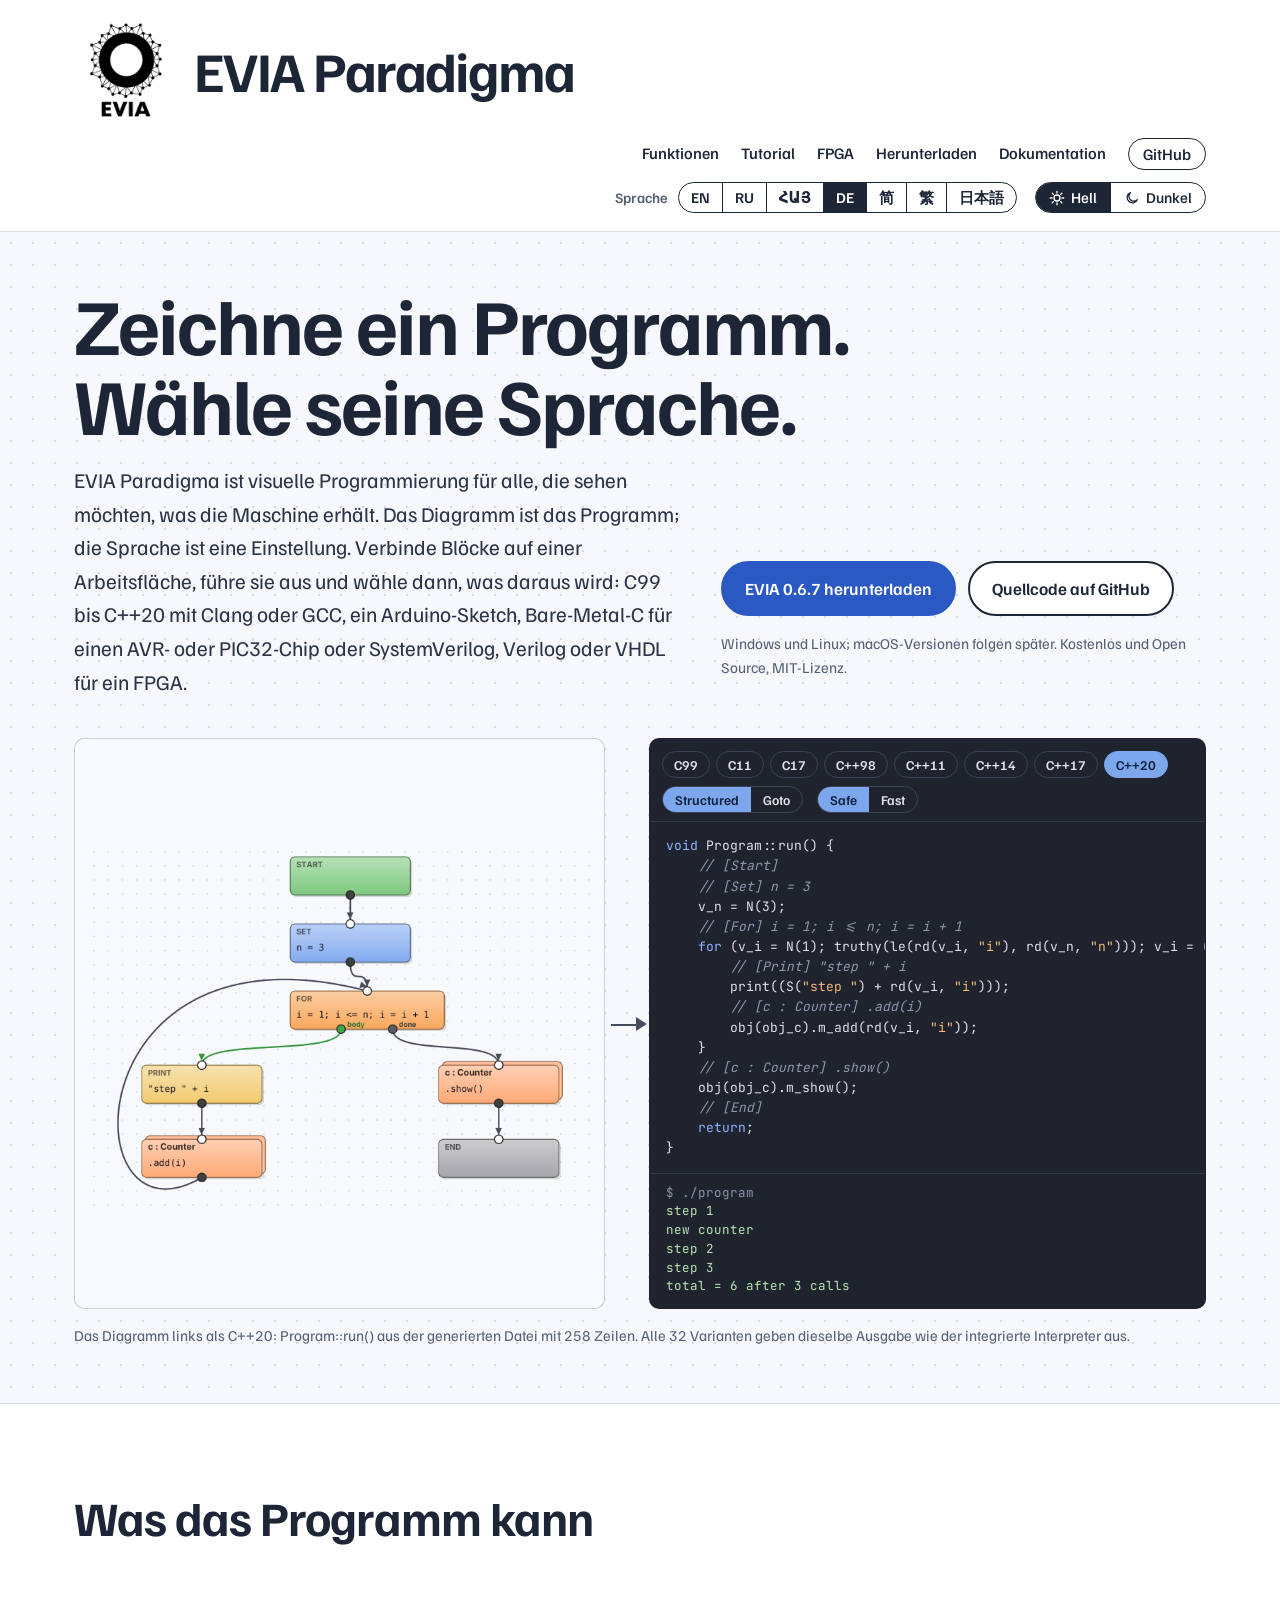
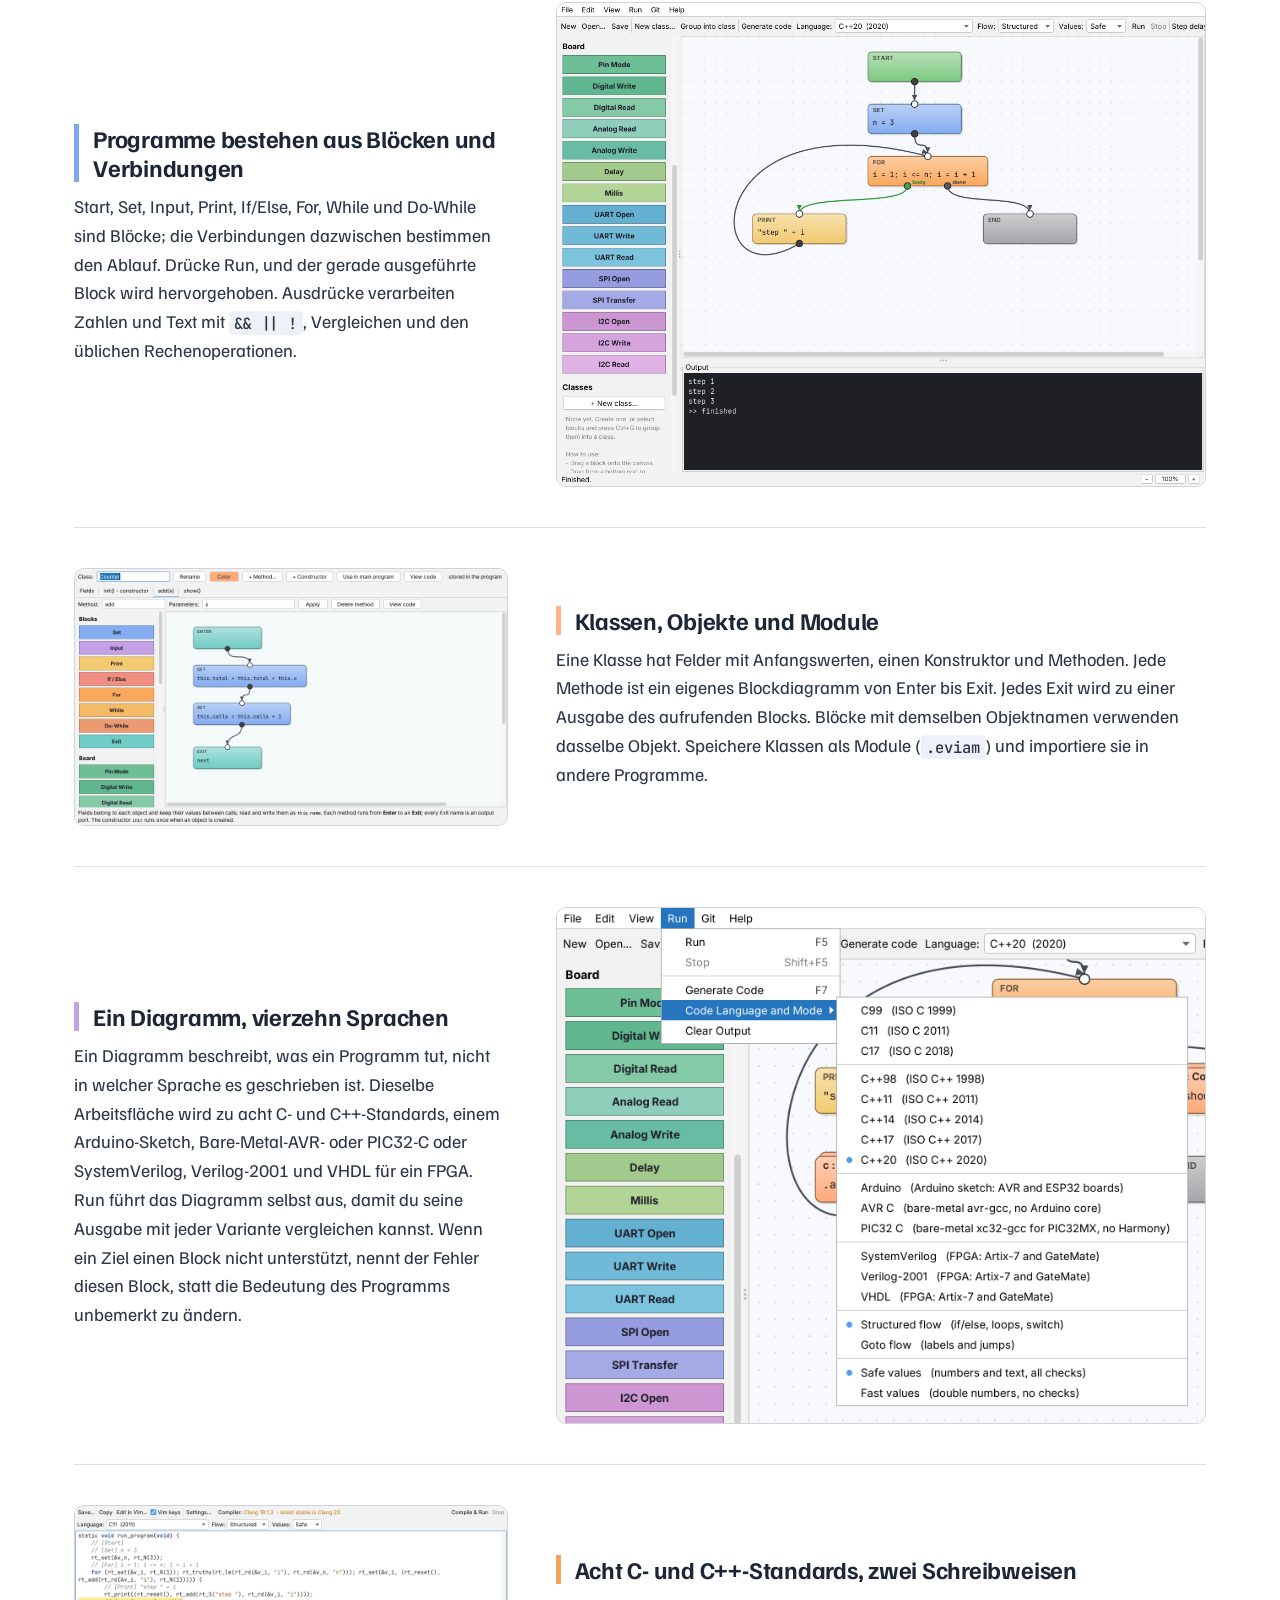
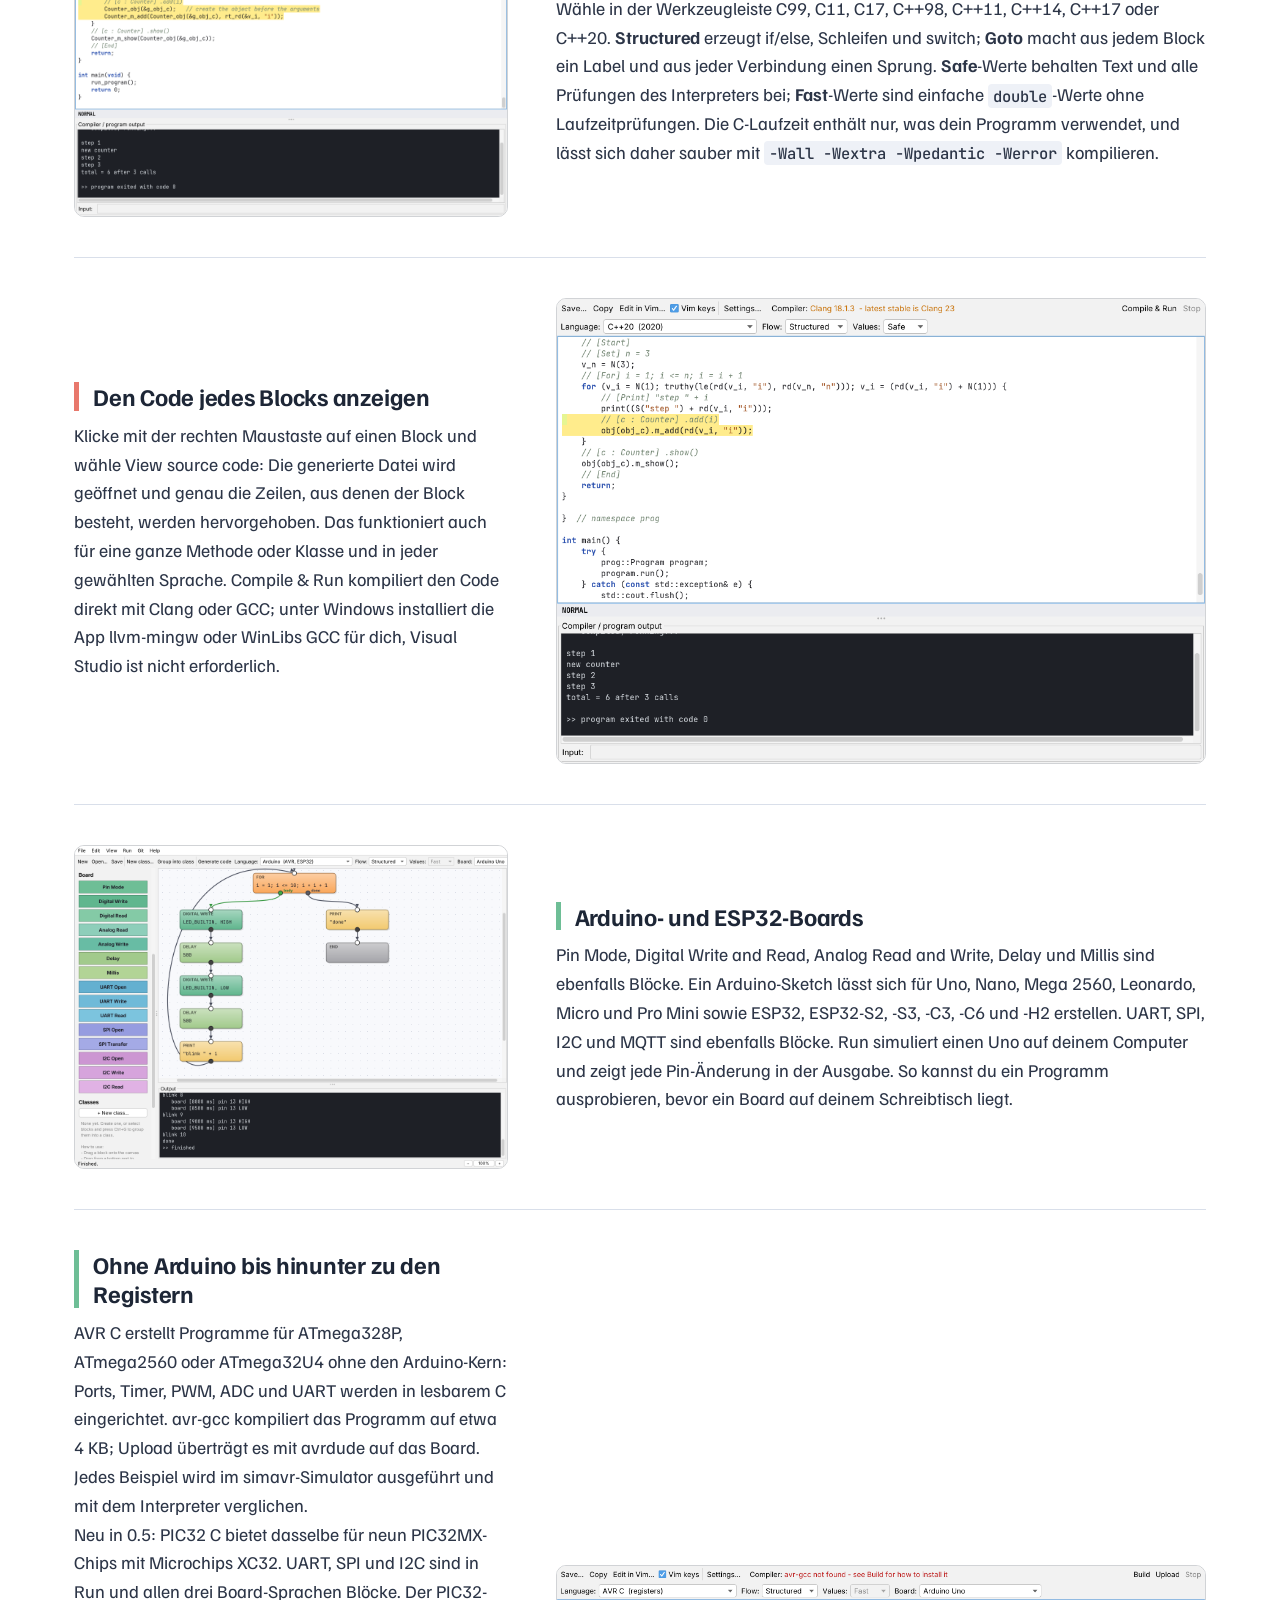
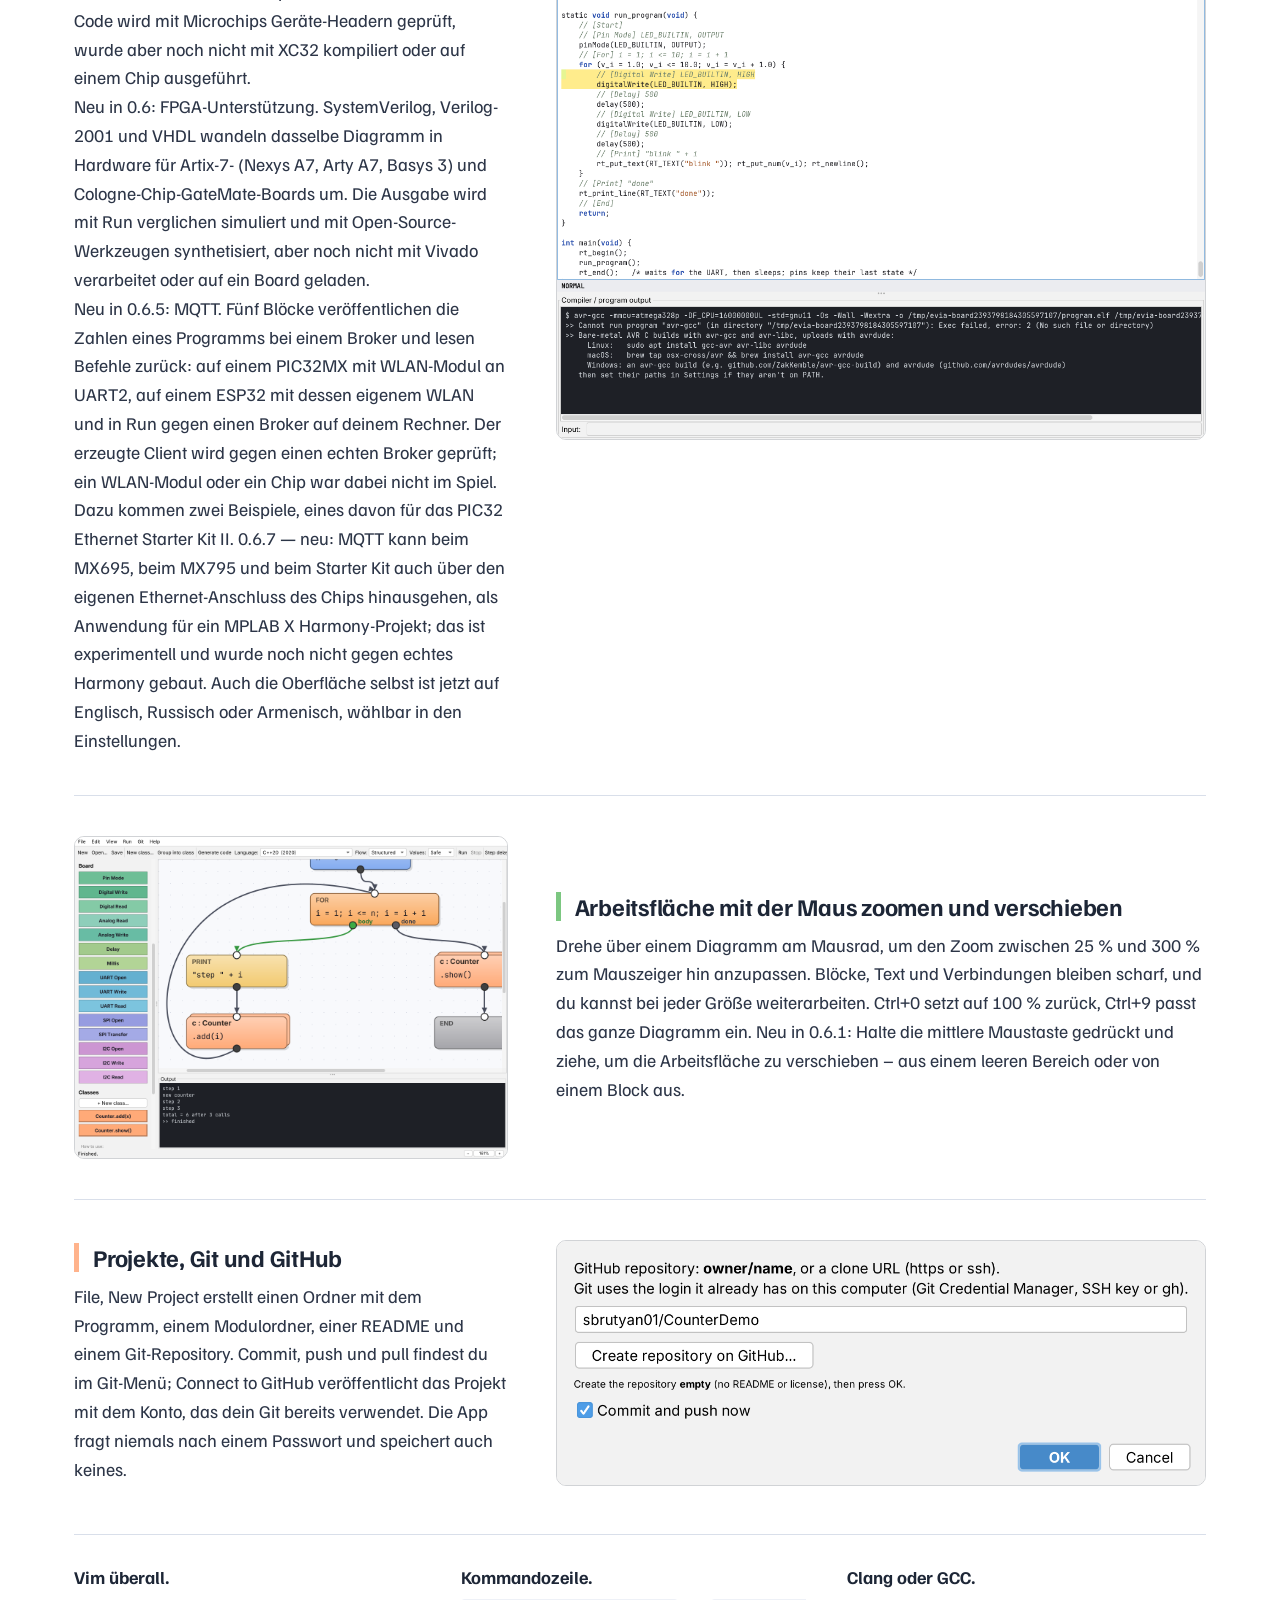
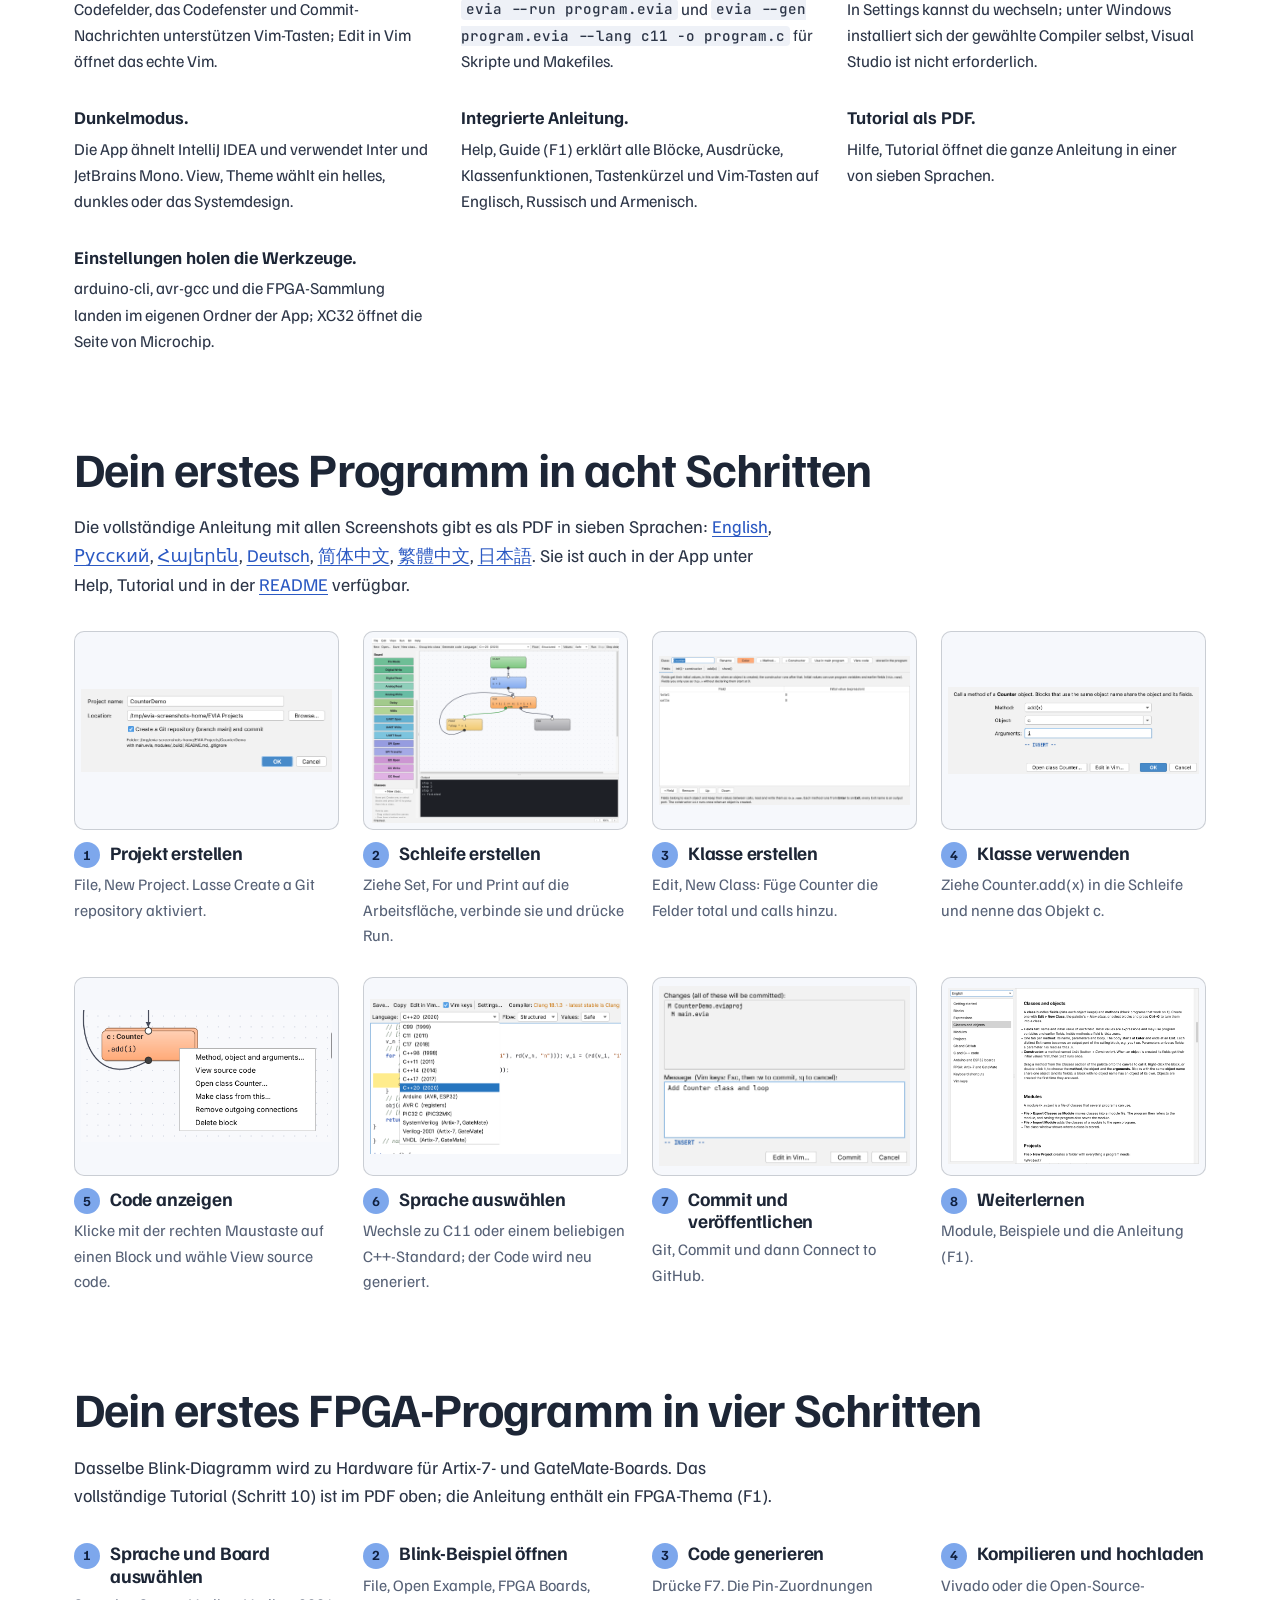
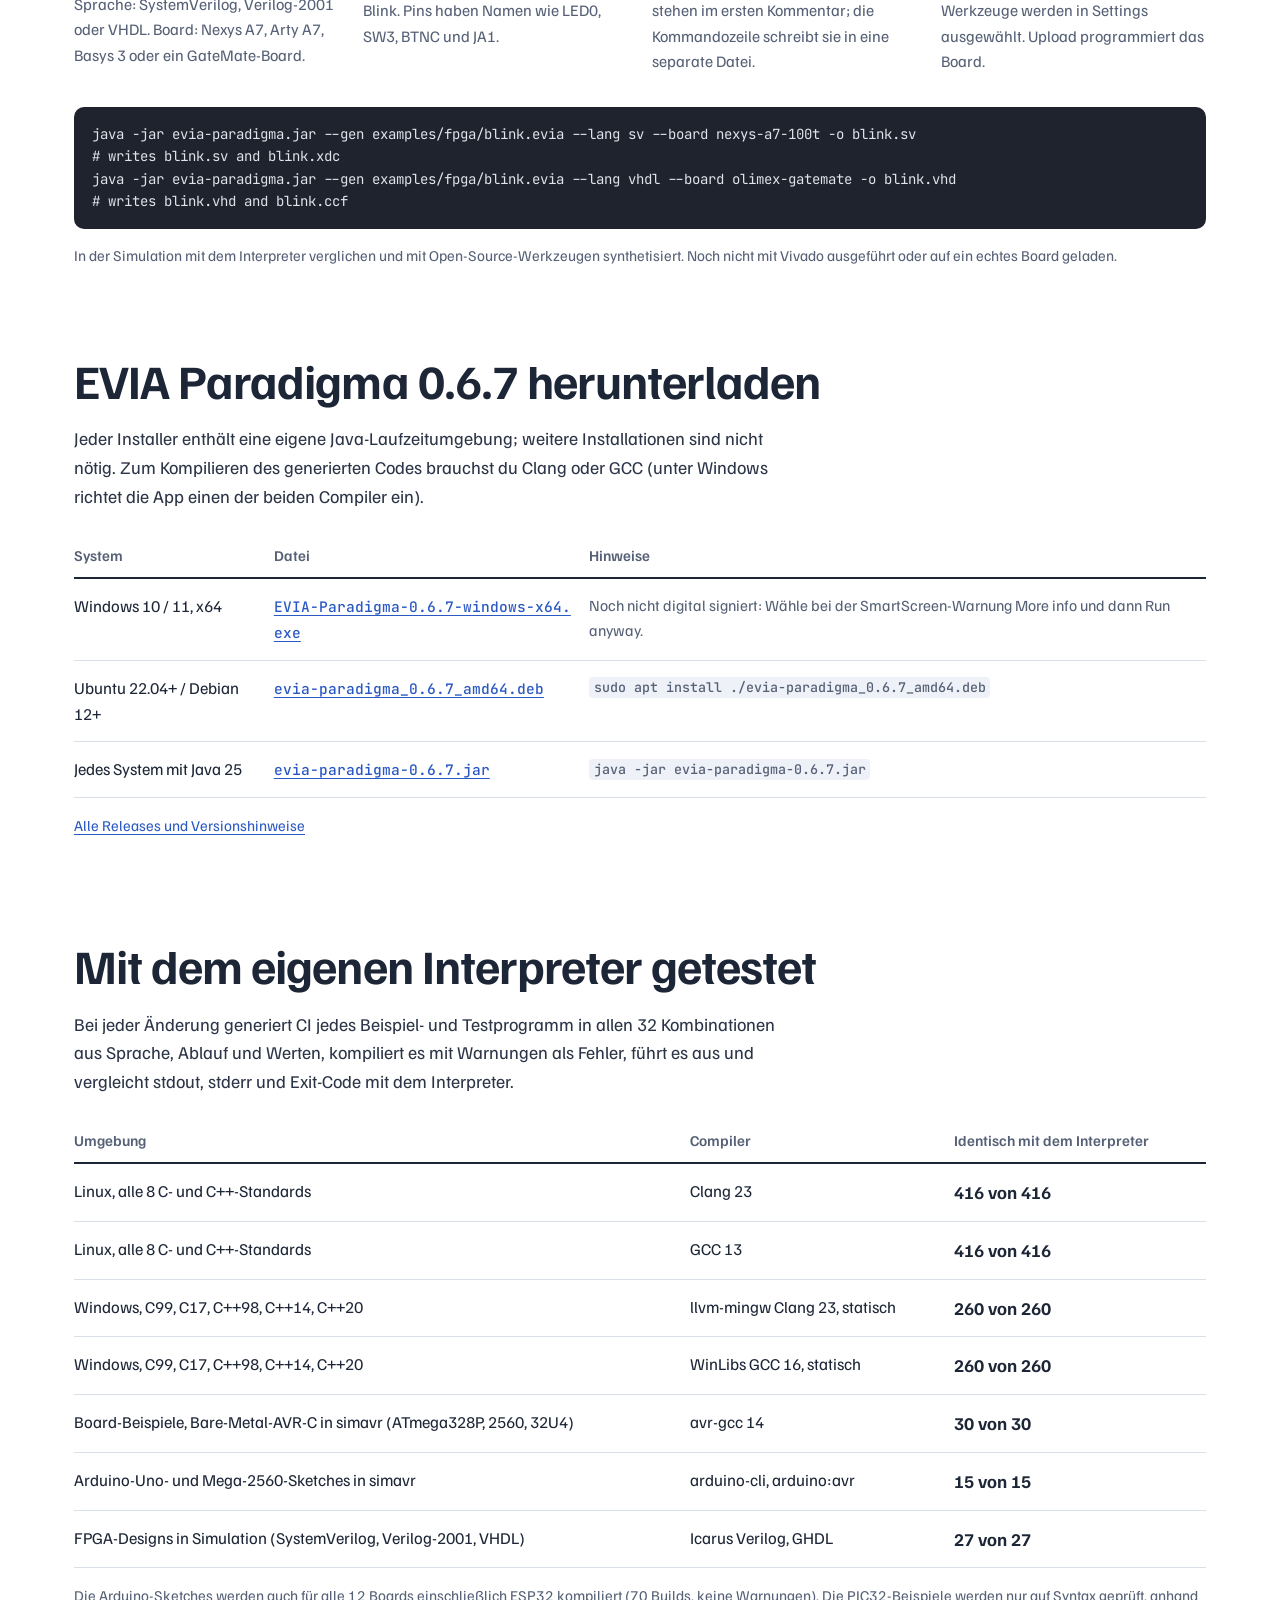
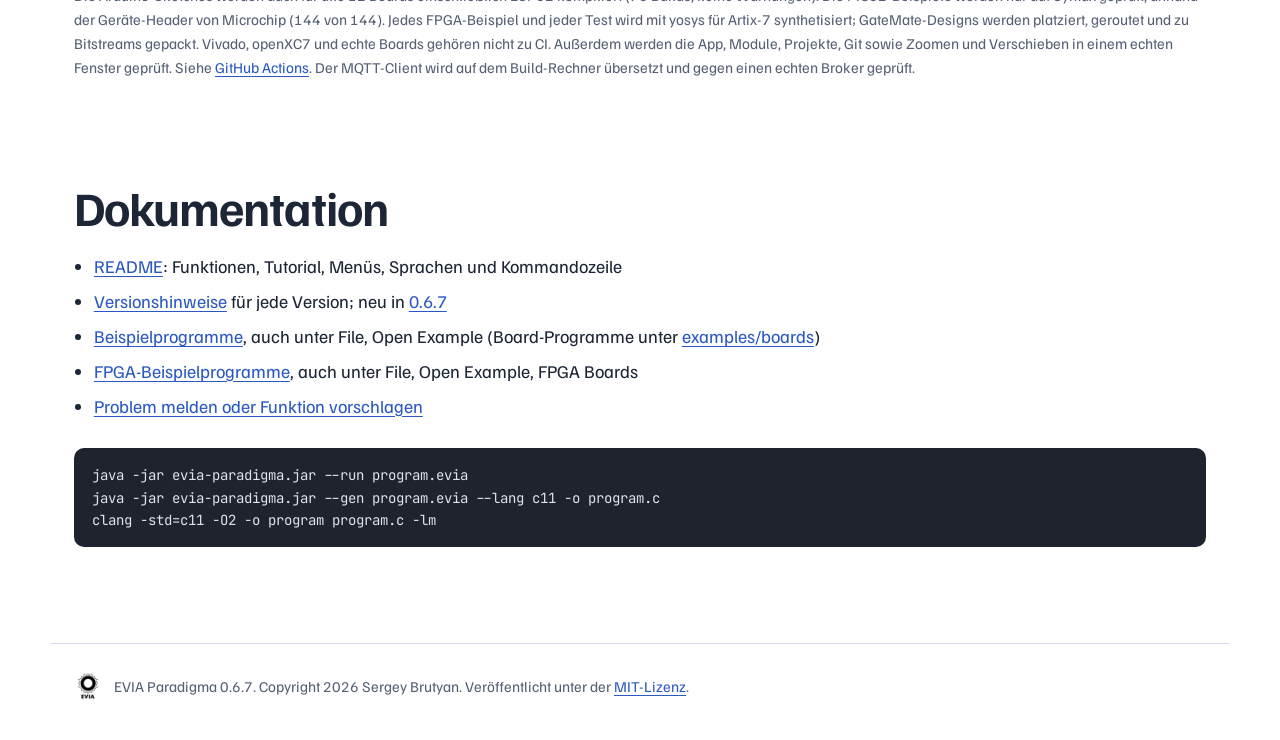
==== de/index.html @ 3194a249 "Site for 14f9914" ====
<!doctype html>
<html lang="de">
<head>
<meta charset="utf-8">
<meta name="viewport" content="width=device-width, initial-scale=1">
<title>EVIA Paradigma: visuelle Programmierung, die in C, C++, Firmware und HDL kompiliert</title>
<meta name="description" content="Verbinde Blöcke auf einer Arbeitsfläche, führe sie aus und erstelle daraus eine übersichtliche Quelldatei in einer von vierzehn Sprachen: C99 bis C++20 mit Clang oder GCC, Arduino-Sketches, Bare-Metal-AVR- und PIC32-C sowie SystemVerilog, Verilog oder VHDL für Artix-7- und GateMate-FPGAs. Klassen, Module, Projekte, Git, Vim. Kostenlos und Open Source (MIT).>
<meta property="og:title" content="EVIA Paradigma">
<meta property="og:description" content="Zeichne ein Programm aus Blöcken. Wähle die Sprache, in die es übersetzt wird.">
<meta property="og:image" content="img/hero-diagram.png">
<link rel="icon" type="image/png" href="../img/logo.png">
<link rel="preload" href="../fonts/FamiljenGrotesk.woff" as="font" type="font/woff" crossorigin>
<meta name="color-scheme" content="light dark">
<script>
  // the theme chosen with the header switch (otherwise the system's), before the page is drawn
  try { var t = localStorage.getItem("evia-theme"); if (t === "dark" || t === "light") document.documentElement.dataset.theme = t; } catch (e) {}
</script>
<link rel="alternate" hreflang="en" href="https://sbrutyan01.github.io/EVIA-Paradigma/">
<link rel="alternate" hreflang="ru" href="https://sbrutyan01.github.io/EVIA-Paradigma/ru/">
<link rel="alternate" hreflang="hy" href="https://sbrutyan01.github.io/EVIA-Paradigma/hy/">
<link rel="alternate" hreflang="de" href="https://sbrutyan01.github.io/EVIA-Paradigma/de/">
<link rel="alternate" hreflang="zh-CN" href="https://sbrutyan01.github.io/EVIA-Paradigma/zh-CN/">
<link rel="alternate" hreflang="zh-TW" href="https://sbrutyan01.github.io/EVIA-Paradigma/zh-TW/">
<link rel="alternate" hreflang="ja" href="https://sbrutyan01.github.io/EVIA-Paradigma/ja/">
<link rel="stylesheet" href="../style.css">
</head>
<body>

<a class="skip" href="#main">Zum Inhalt springen</a>

<header class="top">
  <a class="brand" href="#top" aria-label="EVIA Paradigma Startseite">
    <img class="logo-light" src="../img/logo.png" alt="" width="136" height="136">
    <img class="logo-dark" src="../img/logo-dark.png" alt="" width="136" height="136">
    <span>EVIA Paradigma</span>
  </a>
  <nav aria-label="Hauptmenü">
    <a href="#features">Funktionen</a>
    <a href="#tutorial">Tutorial</a>
    <a href="#fpga">FPGA</a>
    <a href="#download">Herunterladen</a>
    <a href="#docs">Dokumentation</a>
    <a class="gh" href="https://github.com/sbrutyan01/EVIA-Paradigma">GitHub</a>
    <div class="top-tools">
    <div class="site-language" role="group" aria-label="Seitensprache">
      <span class="site-language-label">Sprache</span>
      <div class="site-langs">
        <a href=".././" hreflang="en" lang="en" title="English">EN</a>
        <a href="../ru/" hreflang="ru" lang="ru" title="Русский">RU</a>
        <a href="../hy/" hreflang="hy" lang="hy" title="Հայերեն">ՀԱՅ</a>
        <a href="../de/" hreflang="de" lang="de" aria-current="page" title="Deutsch">DE</a>
        <a href="../zh-CN/" hreflang="zh-CN" lang="zh-CN" title="简体中文">简</a>
        <a href="../zh-TW/" hreflang="zh-TW" lang="zh-TW" title="繁體中文">繁</a>
        <a href="../ja/" hreflang="ja" lang="ja" title="日本語">日本語</a>
      </div>
    </div>
    <div class="themes" role="group" aria-label="Farbschema">
      <button type="button" data-theme-choice="light" aria-pressed="true">
        <svg viewBox="0 0 24 24" fill="none" stroke="currentColor" stroke-width="2" stroke-linecap="round" aria-hidden="true">
          <circle cx="12" cy="12" r="4.5"/><path d="M12 2v2.5M12 19.5V22M2 12h2.5M19.5 12H22M4.9 4.9l1.8 1.8M17.3 17.3l1.8 1.8M4.9 19.1l1.8-1.8M17.3 6.7l1.8-1.8"/>
        </svg>Hell</button>
      <button type="button" data-theme-choice="dark" aria-pressed="false">
        <svg viewBox="0 0 24 24" fill="none" stroke="currentColor" stroke-width="2" stroke-linejoin="round" aria-hidden="true">
          <path d="M20 14.5A8 8 0 1 1 9.5 4a6.5 6.5 0 0 0 10.5 10.5z"/>
        </svg>Dunkel</button>
    </div>
    </div>
  </nav>
</header>

<main id="main">

<section class="hero" id="top">
  <div class="hero-text">
    <h1>Zeichne ein Programm.<br>Wähle seine Sprache.</h1>
    <div class="hero-grid">
      <p class="lede">EVIA Paradigma ist visuelle Programmierung für alle, die sehen möchten, was die Maschine erhält. Das Diagramm ist das Programm; die Sprache ist eine Einstellung. Verbinde Blöcke auf einer Arbeitsfläche, führe sie aus und wähle dann, was daraus wird: C99 bis C++20 mit Clang oder GCC, ein Arduino-Sketch, Bare-Metal-C für einen AVR- oder PIC32-Chip oder SystemVerilog, Verilog oder VHDL für ein FPGA.</p>
      <div class="side">
        <p class="actions">
          <a class="btn primary" href="#download">EVIA 0.6.7 herunterladen</a>
          <a class="btn" href="https://github.com/sbrutyan01/EVIA-Paradigma">Quellcode auf GitHub</a>
        </p>
        <p class="fine">Windows und Linux; macOS-Versionen folgen später. Kostenlos und Open Source, MIT-Lizenz.</p>
      </div>
    </div>
  </div>

  <figure class="bench" aria-labelledby="bench-caption">
    <div class="bench-diagram">
      <img src="../img/hero-diagram.png" width="1440" height="1048"
           alt="Blockdiagramm: Start, Set n = 3, eine For-Schleife von 1 bis n, die den Schritt ausgibt und c.add(i) für ein Counter-Objekt aufruft, danach c.show() und End.">
    </div>
    <div class="bench-arrow" aria-hidden="true"></div>
    <div class="bench-code">
      <div class="controls" role="group" aria-label="Optionen für generierten Code">
        <div class="langs" role="tablist" aria-label="Sprache">
          <button role="tab" data-lang="c99">C99</button>
          <button role="tab" data-lang="c11">C11</button>
          <button role="tab" data-lang="c17">C17</button>
          <button role="tab" data-lang="c++98">C++98</button>
          <button role="tab" data-lang="c++11">C++11</button>
          <button role="tab" data-lang="c++14">C++14</button>
          <button role="tab" data-lang="c++17">C++17</button>
          <button role="tab" data-lang="c++20" aria-selected="true">C++20</button>
        </div>
        <div class="modes">
          <span class="mode" role="radiogroup" aria-label="Ablauf">
            <button role="radio" data-flow="structured" aria-checked="true">Structured</button>
            <button role="radio" data-flow="goto" aria-checked="false">Goto</button>
          </span>
          <span class="mode" role="radiogroup" aria-label="Werte">
            <button role="radio" data-values="safe" aria-checked="true">Safe</button>
            <button role="radio" data-values="fast" aria-checked="false">Fast</button>
          </span>
        </div>
      </div>
      <pre class="code" tabindex="0" aria-live="polite"><code id="sample"></code></pre>
      <div class="run">
        <pre id="output" aria-label="Programmausgabe"></pre>
      </div>
    </div>
    <figcaption id="bench-caption"><span id="sample-note" data-note="Das Diagramm links als {lang}: {fn} aus der generierten Datei mit {lines} Zeilen.">Das Diagramm links, so wie der Generator es schreibt.</span>
      Alle 32 Varianten geben dieselbe Ausgabe wie der integrierte Interpreter aus.</figcaption>
  </figure>
</section>

<section class="features" id="features" aria-labelledby="features-h">
  <h2 id="features-h">Was das Programm kann</h2>

  <article class="feature">
    <div class="feature-text">
      <h3>Programme bestehen aus Blöcken und Verbindungen</h3>
      <p>Start, Set, Input, Print, If/Else, For, While und Do-While sind Blöcke; die Verbindungen dazwischen bestimmen den Ablauf. Drücke Run, und der gerade ausgeführte Block wird hervorgehoben. Ausdrücke verarbeiten Zahlen und Text mit <code>&amp;&amp; || !</code>, Vergleichen und den üblichen Rechenoperationen.</p>
    </div>
    <img src="../img/03-first-run.png" loading="lazy" width="2360" height="1760" alt="Eine aus Blöcken verbundene For-Schleife und ihre Ausgabe: step 1, step 2, step 3.">
  </article>

  <article class="feature flip">
    <div class="feature-text">
      <h3>Klassen, Objekte und Module</h3>
      <p>Eine Klasse hat Felder mit Anfangswerten, einen Konstruktor und Methoden. Jede Methode ist ein eigenes Blockdiagramm von Enter bis Exit. Jedes Exit wird zu einer Ausgabe des aufrufenden Blocks. Blöcke mit demselben Objektnamen verwenden dasselbe Objekt. Speichere Klassen als Module (<code>.eviam</code>) und importiere sie in andere Programme.</p>
    </div>
    <img src="../img/05-class-method.png" loading="lazy" width="2160" height="1280" alt="Klassenfenster für Counter: Registerkarten für Felder, Konstruktor und Methoden; die Methode add(x) addiert x zu this.total.">
  </article>

  <article class="feature">
    <div class="feature-text">
      <h3>Ein Diagramm, vierzehn Sprachen</h3>
      <p>Ein Diagramm beschreibt, was ein Programm tut, nicht in welcher Sprache es geschrieben ist. Dieselbe Arbeitsfläche wird zu acht C- und C++-Standards, einem Arduino-Sketch, Bare-Metal-AVR- oder PIC32-C oder SystemVerilog, Verilog-2001 und VHDL für ein FPGA. Run führt das Diagramm selbst aus, damit du seine Ausgabe mit jeder Variante vergleichen kannst. Wenn ein Ziel einen Block nicht unterstützt, nennt der Fehler diesen Block, statt die Bedeutung des Programms unbemerkt zu ändern.</p>
    </div>
    <img src="../img/24-menu-code-language.png" loading="lazy" width="1536" height="1220" alt="Das geöffnete Menü „Code Language and Mode“: C99 bis C++20, Arduino, AVR C, PIC32 C, SystemVerilog, Verilog-2001 und VHDL, darunter Ablauf und Werte.">
  </article>

  <article class="feature flip">
    <div class="feature-text">
      <h3>Acht C- und C++-Standards, zwei Schreibweisen</h3>
      <p>Wähle in der Werkzeugleiste C99, C11, C17, C++98, C++11, C++14, C++17 oder C++20. <b>Structured</b> erzeugt if/else, Schleifen und switch; <b>Goto</b> macht aus jedem Block ein Label und aus jeder Verbindung einen Sprung. <b>Safe</b>-Werte behalten Text und alle Prüfungen des Interpreters bei; <b>Fast</b>-Werte sind einfache <code>double</code>-Werte ohne Laufzeitprüfungen. Die C-Laufzeit enthält nur, was dein Programm verwendet, und lässt sich daher sauber mit <code>-Wall -Wextra -Wpedantic -Werror</code> kompilieren.</p>
    </div>
    <img src="../img/22-c11-compile-run.png" loading="lazy" width="2120" height="1520" alt="Codefenster mit dem Programm in C11, kompiliert mit Clang und ausgeführt.">
  </article>

  <article class="feature">
    <div class="feature-text">
      <h3>Den Code jedes Blocks anzeigen</h3>
      <p>Klicke mit der rechten Maustaste auf einen Block und wähle View source code: Die generierte Datei wird geöffnet und genau die Zeilen, aus denen der Block besteht, werden hervorgehoben. Das funktioniert auch für eine ganze Methode oder Klasse und in jeder gewählten Sprache. Compile &amp; Run kompiliert den Code direkt mit Clang oder GCC; unter Windows installiert die App llvm-mingw oder WinLibs GCC für dich, Visual Studio ist nicht erforderlich.</p>
    </div>
    <img src="../img/11-compile-run.png" loading="lazy" width="2120" height="1520" alt="Generierter C++-Code mit hervorgehobenen Zeilen des Blocks c.add(i), kompiliert mit Clang und ausgeführt.">
  </article>

  <article class="feature flip">
    <div class="feature-text">
      <h3>Arduino- und ESP32-Boards</h3>
      <p>Pin Mode, Digital Write and Read, Analog Read and Write, Delay und Millis sind ebenfalls Blöcke. Ein Arduino-Sketch lässt sich für Uno, Nano, Mega 2560, Leonardo, Micro und Pro Mini sowie ESP32, ESP32-S2, -S3, -C3, -C6 und -H2 erstellen. UART, SPI, I2C und MQTT sind ebenfalls Blöcke. Run simuliert einen Uno auf deinem Computer und zeigt jede Pin-Änderung in der Ausgabe. So kannst du ein Programm ausprobieren, bevor ein Board auf deinem Schreibtisch liegt.</p>
    </div>
    <img src="../img/27-board-simulated.png" loading="lazy" width="2360" height="1760" alt="Das Blink-Beispiel mit Board-Blöcken in der Palette; die Ausgabe zeigt, wie der simulierte Pin 13 alle 500 ms umschaltet.">
  </article>

  <article class="feature">
    <div class="feature-text">
      <h3>Ohne Arduino bis hinunter zu den Registern</h3>
      <p>AVR C erstellt Programme für ATmega328P, ATmega2560 oder ATmega32U4 ohne den Arduino-Kern: Ports, Timer, PWM, ADC und UART werden in lesbarem C eingerichtet. avr-gcc kompiliert das Programm auf etwa 4 KB; Upload überträgt es mit avrdude auf das Board. Jedes Beispiel wird im simavr-Simulator ausgeführt und mit dem Interpreter verglichen.</p>
      <p>Neu in 0.5: PIC32 C bietet dasselbe für neun PIC32MX-Chips mit Microchips XC32. UART, SPI und I2C sind in Run und allen drei Board-Sprachen Blöcke. Der PIC32-Code wird mit Microchips Geräte-Headern geprüft, wurde aber noch nicht mit XC32 kompiliert oder auf einem Chip ausgeführt.</p>
      <p>Neu in 0.6: FPGA-Unterstützung. SystemVerilog, Verilog-2001 und VHDL wandeln dasselbe Diagramm in Hardware für Artix-7- (Nexys A7, Arty A7, Basys 3) und Cologne-Chip-GateMate-Boards um. Die Ausgabe wird mit Run verglichen simuliert und mit Open-Source-Werkzeugen synthetisiert, aber noch nicht mit Vivado verarbeitet oder auf ein Board geladen.</p>
      <p>Neu in 0.6.5: MQTT. Fünf Blöcke veröffentlichen die Zahlen eines Programms bei einem Broker und lesen Befehle zurück: auf einem PIC32MX mit WLAN-Modul an UART2, auf einem ESP32 mit dessen eigenem WLAN und in Run gegen einen Broker auf deinem Rechner. Der erzeugte Client wird gegen einen echten Broker geprüft; ein WLAN-Modul oder ein Chip war dabei nicht im Spiel. Dazu kommen zwei Beispiele, eines davon für das PIC32 Ethernet Starter Kit II. 0.6.7 — neu: MQTT kann beim MX695, beim MX795 und beim Starter Kit auch über den eigenen Ethernet-Anschluss des Chips hinausgehen, als Anwendung für ein MPLAB X Harmony-Projekt; das ist experimentell und wurde noch nicht gegen echtes Harmony gebaut. Auch die Oberfläche selbst ist jetzt auf Englisch, Russisch oder Armenisch, wählbar in den Einstellungen.</p>
    </div>
    <img src="../img/29-avr-build.png" loading="lazy" width="2360" height="1720" alt="Das Blink-Programm als Bare-Metal-AVR-C, mit avr-gcc 14 für Arduino Uno kompiliert: 4032 Byte Code.">
  </article>

  <article class="feature flip">
    <div class="feature-text">
      <h3>Arbeitsfläche mit der Maus zoomen und verschieben</h3>
      <p>Drehe über einem Diagramm am Mausrad, um den Zoom zwischen 25 % und 300 % zum Mauszeiger hin anzupassen. Blöcke, Text und Verbindungen bleiben scharf, und du kannst bei jeder Größe weiterarbeiten. Ctrl+0 setzt auf 100 % zurück, Ctrl+9 passt das ganze Diagramm ein. Neu in 0.6.1: Halte die mittlere Maustaste gedrückt und ziehe, um die Arbeitsfläche zu verschieben – aus einem leeren Bereich oder von einem Block aus.</p>
    </div>
    <img src="../img/25-zoom-in.png" loading="lazy" width="2360" height="1760" alt="Das Diagramm auf 161 Prozent vergrößert.">
  </article>

  <article class="feature">
    <div class="feature-text">
      <h3>Projekte, Git und GitHub</h3>
      <p>File, New Project erstellt einen Ordner mit dem Programm, einem Modulordner, einer README und einem Git-Repository. Commit, push und pull findest du im Git-Menü; Connect to GitHub veröffentlicht das Projekt mit dem Konto, das dein Git bereits verwendet. Die App fragt niemals nach einem Passwort und speichert auch keines.</p>
    </div>
    <img src="../img/18-connect-github.png" loading="lazy" width="1110" height="392" alt="Dialog Connect to GitHub mit dem Repository-Namen sbrutyan01/CounterDemo.">
  </article>

  <ul class="extras">
    <li><b>Vim überall.</b> Codefelder, das Codefenster und Commit-Nachrichten unterstützen Vim-Tasten; Edit in Vim öffnet das echte Vim.</li>
    <li><b>Kommandozeile.</b> <code>evia --run program.evia</code> und <code>evia --gen program.evia --lang c11 -o program.c</code> für Skripte und Makefiles.</li>
    <li><b>Clang oder GCC.</b> In Settings kannst du wechseln; unter Windows installiert sich der gewählte Compiler selbst, Visual Studio ist nicht erforderlich.</li>
    <li><b>Dunkelmodus.</b> Die App ähnelt IntelliJ IDEA und verwendet Inter und JetBrains Mono. View, Theme wählt ein helles, dunkles oder das Systemdesign.</li>
    <li><b>Integrierte Anleitung.</b> Help, Guide (F1) erklärt alle Blöcke, Ausdrücke, Klassenfunktionen, Tastenkürzel und Vim-Tasten auf Englisch, Russisch und Armenisch.</li>
    <li><b>Tutorial als PDF.</b> Hilfe, Tutorial öffnet die ganze Anleitung in einer von sieben Sprachen.</li>
    <li><b>Einstellungen holen die Werkzeuge.</b> arduino-cli, avr-gcc und die FPGA-Sammlung landen im eigenen Ordner der App; XC32 öffnet die Seite von Microchip.</li>
  </ul>
</section>

<section class="tutorial" id="tutorial" aria-labelledby="tutorial-h">
  <h2 id="tutorial-h">Dein erstes Programm in acht Schritten</h2>
  <p class="section-lede">Die vollständige Anleitung mit allen Screenshots gibt es als PDF in sieben Sprachen: <a href="../tutorial/EVIA-Paradigma-Tutorial.en.pdf">English</a>, <a href="../tutorial/EVIA-Paradigma-Tutorial.ru.pdf">Русский</a>, <a href="../tutorial/EVIA-Paradigma-Tutorial.hy.pdf">Հայերեն</a>, <a href="../tutorial/EVIA-Paradigma-Tutorial.de.pdf">Deutsch</a>, <a href="../tutorial/EVIA-Paradigma-Tutorial.zh-CN.pdf">简体中文</a>, <a href="../tutorial/EVIA-Paradigma-Tutorial.zh-TW.pdf">繁體中文</a>, <a href="../tutorial/EVIA-Paradigma-Tutorial.ja.pdf">日本語</a>. Sie ist auch in der App unter Help, Tutorial und in der <a href="https://github.com/sbrutyan01/EVIA-Paradigma#tutorial">README</a> verfügbar.</p>
  <ol class="steps">
    <li><img src="../img/01-new-project.png" loading="lazy" alt=""><h3>Projekt erstellen</h3><p>File, New Project. Lasse Create a Git repository aktiviert.</p></li>
    <li><img src="../img/03-first-run.png" loading="lazy" alt=""><h3>Schleife erstellen</h3><p>Ziehe Set, For und Print auf die Arbeitsfläche, verbinde sie und drücke Run.</p></li>
    <li><img src="../img/04-class-fields.png" loading="lazy" alt=""><h3>Klasse erstellen</h3><p>Edit, New Class: Füge Counter die Felder total und calls hinzu.</p></li>
    <li><img src="../img/07-call-dialog.png" loading="lazy" alt=""><h3>Klasse verwenden</h3><p>Ziehe Counter.add(x) in die Schleife und nenne das Objekt c.</p></li>
    <li><img src="../img/09-block-menu.png" loading="lazy" alt=""><h3>Code anzeigen</h3><p>Klicke mit der rechten Maustaste auf einen Block und wähle View source code.</p></li>
    <li><img src="../img/21-language-dropdown.png" loading="lazy" alt=""><h3>Sprache auswählen</h3><p>Wechsle zu C11 oder einem beliebigen C++-Standard; der Code wird neu generiert.</p></li>
    <li><img src="../img/17-commit.png" loading="lazy" alt=""><h3>Commit und veröffentlichen</h3><p>Git, Commit und dann Connect to GitHub.</p></li>
    <li><img src="../img/20-help-guide.png" loading="lazy" alt=""><h3>Weiterlernen</h3><p>Module, Beispiele und die Anleitung (F1).</p></li>
  </ol>
</section>

<section class="tutorial" id="fpga" aria-labelledby="fpga-h">
  <h2 id="fpga-h">Dein erstes FPGA-Programm in vier Schritten</h2>
  <p class="section-lede">Dasselbe Blink-Diagramm wird zu Hardware für Artix-7- und GateMate-Boards. Das vollständige Tutorial (Schritt 10) ist im PDF oben; die Anleitung enthält ein FPGA-Thema (F1).</p>
  <ol class="steps">
    <li><h3>Sprache und Board auswählen</h3><p>Sprache: SystemVerilog, Verilog-2001 oder VHDL. Board: Nexys A7, Arty A7, Basys 3 oder ein GateMate-Board.</p></li>
    <li><h3>Blink-Beispiel öffnen</h3><p>File, Open Example, FPGA Boards, Blink. Pins haben Namen wie LED0, SW3, BTNC und JA1.</p></li>
    <li><h3>Code generieren</h3><p>Drücke F7. Die Pin-Zuordnungen stehen im ersten Kommentar; die Kommandozeile schreibt sie in eine separate Datei.</p></li>
    <li><h3>Kompilieren und hochladen</h3><p>Vivado oder die Open-Source-Werkzeuge werden in Settings ausgewählt. Upload programmiert das Board.</p></li>
  </ol>
  <pre class="cli"><code>java -jar evia-paradigma.jar --gen examples/fpga/blink.evia --lang sv --board nexys-a7-100t -o blink.sv
# writes blink.sv and blink.xdc
java -jar evia-paradigma.jar --gen examples/fpga/blink.evia --lang vhdl --board olimex-gatemate -o blink.vhd
# writes blink.vhd and blink.ccf</code></pre>
  <p class="fine">In der Simulation mit dem Interpreter verglichen und mit Open-Source-Werkzeugen synthetisiert. Noch nicht mit Vivado ausgeführt oder auf ein echtes Board geladen.</p>
</section>

<section class="download" id="download" aria-labelledby="download-h">
  <h2 id="download-h">EVIA Paradigma 0.6.7 herunterladen</h2>
  <p class="section-lede">Jeder Installer enthält eine eigene Java-Laufzeitumgebung; weitere Installationen sind nicht nötig. Zum Kompilieren des generierten Codes brauchst du Clang oder GCC (unter Windows richtet die App einen der beiden Compiler ein).</p>
  <table class="dl">
    <thead><tr><th scope="col">System</th><th scope="col">Datei</th><th scope="col">Hinweise</th></tr></thead>
    <tbody>
      <tr><td>Windows 10 / 11, x64</td>
        <td><a href="https://github.com/sbrutyan01/EVIA-Paradigma/releases/download/v0.6.7/EVIA-Paradigma-0.6.7-windows-x64.exe">EVIA-Paradigma-0.6.7-windows-x64.exe</a></td>
        <td>Noch nicht digital signiert: Wähle bei der SmartScreen-Warnung More info und dann Run anyway.</td></tr>
      <tr><td>Ubuntu 22.04+ / Debian 12+</td>
        <td><a href="https://github.com/sbrutyan01/EVIA-Paradigma/releases/download/v0.6.7/evia-paradigma_0.6.7_amd64.deb">evia-paradigma_0.6.7_amd64.deb</a></td>
        <td><code>sudo apt install ./evia-paradigma_0.6.7_amd64.deb</code></td></tr>
      <tr><td>Jedes System mit Java 25</td>
        <td><a href="https://github.com/sbrutyan01/EVIA-Paradigma/releases/download/v0.6.7/evia-paradigma-0.6.7.jar">evia-paradigma-0.6.7.jar</a></td>
        <td><code>java -jar evia-paradigma-0.6.7.jar</code></td></tr>
    </tbody>
  </table>
  <p class="fine"><a href="https://github.com/sbrutyan01/EVIA-Paradigma/releases">Alle Releases und Versionshinweise</a></p>
</section>

<section class="tested" aria-labelledby="tested-h">
  <h2 id="tested-h">Mit dem eigenen Interpreter getestet</h2>
  <p class="section-lede">Bei jeder Änderung generiert CI jedes Beispiel- und Testprogramm in allen 32 Kombinationen aus Sprache, Ablauf und Werten, kompiliert es mit Warnungen als Fehler, führt es aus und vergleicht stdout, stderr und Exit-Code mit dem Interpreter.</p>
  <table class="results">
    <thead><tr><th scope="col">Umgebung</th><th scope="col">Compiler</th><th scope="col">Identisch mit dem Interpreter</th></tr></thead>
    <tbody>
      <tr><td>Linux, alle 8 C- und C++-Standards</td><td>Clang 23</td><td>416 von 416</td></tr>
      <tr><td>Linux, alle 8 C- und C++-Standards</td><td>GCC 13</td><td>416 von 416</td></tr>
      <tr><td>Windows, C99, C17, C++98, C++14, C++20</td><td>llvm-mingw Clang 23, statisch</td><td>260 von 260</td></tr>
      <tr><td>Windows, C99, C17, C++98, C++14, C++20</td><td>WinLibs GCC 16, statisch</td><td>260 von 260</td></tr>
      <tr><td>Board-Beispiele, Bare-Metal-AVR-C in simavr (ATmega328P, 2560, 32U4)</td><td>avr-gcc 14</td><td>30 von 30</td></tr>
      <tr><td>Arduino-Uno- und Mega-2560-Sketches in simavr</td><td>arduino-cli, arduino:avr</td><td>15 von 15</td></tr>
      <tr><td>FPGA-Designs in Simulation (SystemVerilog, Verilog-2001, VHDL)</td><td>Icarus Verilog, GHDL</td><td>27 von 27</td></tr>
    </tbody>
  </table>
  <p class="fine">Die Arduino-Sketches werden auch für alle 12 Boards einschließlich ESP32 kompiliert (70 Builds, keine Warnungen). Die PIC32-Beispiele werden nur auf Syntax geprüft, anhand der Geräte-Header von Microchip (144 von 144). Jedes FPGA-Beispiel und jeder Test wird mit yosys für Artix-7 synthetisiert; GateMate-Designs werden platziert, geroutet und zu Bitstreams gepackt. Vivado, openXC7 und echte Boards gehören nicht zu CI. Außerdem werden die App, Module, Projekte, Git sowie Zoomen und Verschieben in einem echten Fenster geprüft. Siehe <a href="https://github.com/sbrutyan01/EVIA-Paradigma/actions">GitHub Actions</a>. Der MQTT-Client wird auf dem Build-Rechner übersetzt und gegen einen echten Broker geprüft.</p>
</section>

<section class="docs" id="docs" aria-labelledby="docs-h">
  <h2 id="docs-h">Dokumentation</h2>
  <ul class="doclinks">
    <li><a href="https://github.com/sbrutyan01/EVIA-Paradigma#readme">README</a>: Funktionen, Tutorial, Menüs, Sprachen und Kommandozeile</li>
    <li><a href="https://github.com/sbrutyan01/EVIA-Paradigma/tree/main/docs/release-notes">Versionshinweise</a> für jede Version; neu in <a href="https://github.com/sbrutyan01/EVIA-Paradigma/releases/tag/v0.6.7">0.6.7</a></li>
    <li><a href="https://github.com/sbrutyan01/EVIA-Paradigma/tree/main/examples">Beispielprogramme</a>, auch unter File, Open Example (Board-Programme unter <a href="https://github.com/sbrutyan01/EVIA-Paradigma/tree/main/examples/boards">examples/boards</a>)</li>
    <li><a href="https://github.com/sbrutyan01/EVIA-Paradigma/tree/main/examples/fpga">FPGA-Beispielprogramme</a>, auch unter File, Open Example, FPGA Boards</li>
    <li><a href="https://github.com/sbrutyan01/EVIA-Paradigma/issues">Problem melden oder Funktion vorschlagen</a></li>
  </ul>
  <pre class="cli"><code>java -jar evia-paradigma.jar --run program.evia
java -jar evia-paradigma.jar --gen program.evia --lang c11 -o program.c
clang -std=c11 -O2 -o program program.c -lm</code></pre>
</section>

</main>

<footer class="foot">
  <img class="logo-light" src="../img/logo.png" alt="" width="28" height="28">
  <img class="logo-dark" src="../img/logo-dark.png" alt="" width="28" height="28">
  <p>EVIA Paradigma 0.6.7. Copyright 2026 Sergey Brutyan. Veröffentlicht unter der
    <a href="https://github.com/sbrutyan01/EVIA-Paradigma/blob/main/LICENSE">MIT-Lizenz</a>.</p>
</footer>

<script src="../samples.js"></script>
<script src="../app.js"></script>
</body>
</html>
---- style.css ----
/* EVIA Paradigma site. Colors come from the application: the dot-grid canvas, the block
   colors (Set blue, loop orange, If red, Start green, class peach) and the dark output console. */
/* Fonts are served with the site (SIL Open Font License, see fonts/OFL-*.txt): variable weights 400-700. */
@font-face {
  font-family: "Familjen Grotesk";
  src: url("fonts/FamiljenGrotesk.woff") format("woff");
  font-weight: 400 700;
  font-display: swap;
}
@font-face {   /* Russian pages: Latin and Cyrillic */
  font-family: "Noto Sans";
  src: url("fonts/NotoSans.woff") format("woff");
  font-weight: 400 700;
  font-display: swap;
}
@font-face {   /* Armenian pages */
  font-family: "Noto Sans Armenian";
  src: url("fonts/NotoSansArmenian.woff") format("woff");
  font-weight: 400 700;
  font-display: swap;
}
@font-face {
  font-family: "JetBrains Mono";
  src: url("fonts/JetBrainsMono.woff") format("woff");
  font-weight: 100 800;
  font-display: swap;
}

:root {
  --paper: #f6f8fc;        /* the canvas */
  --dots: #d3d9e6;
  --ink: #1d2636;
  --muted: #566176;
  --rule: #d9dfea;
  --set: #7da7ec;
  --set-deep: #2b59c3;     /* links, primary button */
  --loop: #f5a35a;
  --if: #e8786c;
  --start: #7cc781;
  --class: #ffb38c;
  --board: #6ebe96;
  --bg: #fff;
  --text-soft: #2c3547;
  --code-bg: #eef1f7;
  --wire: #464d5e;
  --shot-bg: #f8f9fc;      /* around screenshots (the app's canvas) */
  --primary: var(--set-deep);
  --primary-hover: #1f458f;
  --primary-ink: #fff;
  --console: #1f232e;
  --console-ink: #dfe3ea;
  --console-dim: #8b93a7;
  --radius: 10px;
  --edge: color-mix(in srgb, var(--ink) 20%, transparent);   /* visible outline for screenshots and cards */
  --wrap: 1180px;
  --body: "Familjen Grotesk", "Segoe UI", system-ui, sans-serif;
  --mono: "JetBrains Mono", ui-monospace, "Cascadia Mono", Menlo, monospace;
}

/* Dark theme: follows the system unless the Light / Dark buttons in the header chose one (data-theme on <html>). */
:root { color-scheme: light; }
@media (prefers-color-scheme: dark) {
  :root:not([data-theme="light"]) {
    color-scheme: dark;
  --paper: #131823;
  --dots: #2a3243;
  --ink: #e7ebf3;
  --muted: #9ba5b9;
  --rule: #283042;
  --set-deep: #9bbcff;
  --bg: #0c1018;
  --text-soft: #c9d0dd;
  --code-bg: #1d2431;
  --wire: #9aa3b5;
  --shot-bg: #1a202c;
  --primary: #7da7ec;
  --primary-hover: #a3c0f3;
  --primary-ink: #0c1730;
  --console: #161b25;
  --console-ink: #dfe3ea;
  --console-dim: #8b93a7;
  }
}
:root[data-theme="dark"] {
  color-scheme: dark;
  --paper: #131823;
  --dots: #2a3243;
  --ink: #e7ebf3;
  --muted: #9ba5b9;
  --rule: #283042;
  --set-deep: #9bbcff;
  --bg: #0c1018;
  --text-soft: #c9d0dd;
  --code-bg: #1d2431;
  --wire: #9aa3b5;
  --shot-bg: #1a202c;
  --primary: #7da7ec;
  --primary-hover: #a3c0f3;
  --primary-ink: #0c1730;
  --console: #161b25;
  --console-ink: #dfe3ea;
  --console-dim: #8b93a7;
}

/* Familjen Grotesk has no Cyrillic or Armenian letters */
:root:lang(ru) { --body: "Noto Sans", "Segoe UI", system-ui, sans-serif; }
:root:lang(hy) { --body: "Noto Sans Armenian", "Noto Sans", "Segoe UI", system-ui, sans-serif; }
:root:lang(zh-CN) { --body: "Noto Sans SC", "Noto Sans CJK SC", "Microsoft YaHei", sans-serif; }
:root:lang(zh-TW) { --body: "Noto Sans TC", "Noto Sans CJK TC", "Microsoft JhengHei", sans-serif; }
:root:lang(ja) { --body: "Noto Sans JP", "Noto Sans CJK JP", "Hiragino Kaku Gothic ProN", "Yu Gothic", sans-serif; }
:lang(ru) .hero h1, :lang(hy) .hero h1, :lang(de) .hero h1,
:lang(zh-CN) .hero h1, :lang(zh-TW) .hero h1, :lang(ja) .hero h1 { letter-spacing: -0.025em; }

* { box-sizing: border-box; }
html { scroll-behavior: smooth; }
@media (prefers-reduced-motion: reduce) { html { scroll-behavior: auto; } }

body {
  margin: 0;
  background: var(--bg);
  color: var(--ink);
  font: 400 18px/1.6 var(--body);
  -webkit-font-smoothing: antialiased;
}

a { color: var(--set-deep); text-underline-offset: 3px; }
a:hover { text-decoration-thickness: 2px; }
:focus-visible { outline: 3px solid var(--set-deep); outline-offset: 2px; border-radius: 4px; }
code, pre { font-variant-ligatures: none; }   /* "<=" must stay "<=" in code */
code { font: 500 0.86em var(--mono); background: var(--code-bg); padding: 0.1em 0.35em; border-radius: 4px; }
img { max-width: 100%; height: auto; display: block; }

.skip { position: absolute; left: -999px; top: 8px; background: var(--bg); padding: 8px 12px; z-index: 10; }
.skip:focus { left: 8px; }

/* ---------------------------------------------------------------- header */
.top {
  display: flex; align-items: center; justify-content: space-between; gap: 16px 32px; flex-wrap: wrap;
  max-width: var(--wrap); margin: 0 auto; padding: 18px 24px;
}
.brand { display: flex; align-items: center; gap: 16px; color: var(--ink); text-decoration: none; font-weight: 700; font-size: clamp(30px, 4.4vw, 56px); letter-spacing: -0.03em; line-height: 1; }
.brand img { width: 104px; height: 104px; border-radius: 18px; }
.top nav { display: flex; gap: 22px; flex-wrap: wrap; }
.top nav a { color: var(--ink); text-decoration: none; font-weight: 500; font-size: 16px; }
.top nav a:hover { color: var(--set-deep); }
.top nav { align-items: center; justify-content: flex-end; row-gap: 12px; }
.brand { flex: none; }
.top nav .gh { border: 1.5px solid var(--ink); border-radius: 999px; padding: 4px 14px; line-height: 1.4; }

/* the logo in the matching color, and the light/dark switch */
.logo-dark { display: none; }
@media (prefers-color-scheme: dark) {
  :root:not([data-theme="light"]) .logo-light { display: none; }
  :root:not([data-theme="light"]) .logo-dark { display: block; }
}
:root[data-theme="dark"] .logo-light { display: none; }
:root[data-theme="dark"] .logo-dark { display: block; }
.top-tools { display: flex; align-items: center; justify-content: flex-end; flex-wrap: wrap; gap: 12px 18px; }
.site-language { display: flex; align-items: center; gap: 10px; }
.site-language-label { color: var(--muted); font-size: 14.5px; font-weight: 600; }
.site-langs { display: inline-flex; border: 1.5px solid var(--ink); border-radius: 999px; overflow: hidden; }
.top nav .site-langs a { padding: 4px 12px; font-size: 15px; font-weight: 600; line-height: 1.4; text-decoration: none; color: var(--ink); }
.site-langs a + a { border-left: 1.5px solid var(--ink); }
.site-langs a:hover { background: var(--code-bg); }
.top nav .site-langs a[aria-current="page"] { background: var(--ink); color: var(--bg); }
.themes { display: inline-flex; border: 1.5px solid var(--ink); border-radius: 999px; overflow: hidden; }
.themes button {
  display: inline-flex; align-items: center; gap: 6px; cursor: pointer;
  font: 500 15px/1.4 var(--body); color: var(--ink); background: transparent; border: 0; padding: 4px 13px;
}
.themes button + button { border-left: 1.5px solid var(--ink); }
.themes button:hover { background: var(--code-bg); }
.themes button[aria-pressed="true"] { background: var(--ink); color: var(--bg); }
.themes svg { width: 16px; height: 16px; flex: none; }

/* ---------------------------------------------------------------- hero: the canvas */
.hero {
  background-color: var(--paper);
  background-image: radial-gradient(circle, var(--dots) 1.3px, transparent 1.6px);
  background-size: 22px 22px;
  border-top: 1px solid var(--rule);
  border-bottom: 1px solid var(--rule);
  padding: 52px 0 56px;
}
.hero-text { max-width: var(--wrap); margin: 0 auto; padding: 0 24px; }
.hero h1 {
  font-size: clamp(42px, 6.2vw, 80px);
  line-height: 1;
  letter-spacing: -0.035em;
  font-weight: 700;
  margin: 0 0 20px;
}
.hero-grid { display: grid; grid-template-columns: minmax(0, 1.25fr) minmax(0, 1fr); gap: 40px; align-items: end; }
.hero-grid .lede { margin: 0; }
.hero-grid .side { padding-bottom: 4px; }
.lede { font-size: 21px; max-width: 34em; color: var(--text-soft); margin: 0 0 28px; }
.actions { display: flex; gap: 12px; flex-wrap: wrap; margin: 0 0 12px; }
.btn {
  display: inline-block; text-decoration: none; font-weight: 600; font-size: 17px;
  padding: 12px 22px; border-radius: 999px; border: 2px solid var(--ink); color: var(--ink); background: var(--bg);
}
.btn:hover { background: var(--ink); color: var(--bg); }
.btn.primary { background: var(--primary); border-color: var(--primary); color: var(--primary-ink); }
.btn.primary:hover { background: var(--primary-hover); border-color: var(--primary-hover); }
.fine { font-size: 15px; color: var(--muted); }

/* the bench: diagram -> code */
.bench {
  max-width: var(--wrap); margin: 40px auto 0; padding: 0 24px;
  display: grid; grid-template-columns: minmax(0, 1fr) 44px minmax(0, 1.05fr); align-items: stretch;
}
.bench-diagram {   /* the screenshot's own canvas color continues around it */
  background-color: var(--shot-bg);
  border: 1px solid var(--edge); border-radius: var(--radius); padding: 10px;
  display: flex; align-items: center;
}
.bench-diagram img { border-radius: 6px; }
.bench-arrow { position: relative; }
.bench-arrow::before {   /* a wire, like the ones between blocks */
  content: ""; position: absolute; left: 6px; right: 12px; top: 50%; height: 2.5px; background: var(--wire);
}
.bench-arrow::after {
  content: ""; position: absolute; right: 2px; top: calc(50% - 6.5px);
  border: 7.5px solid transparent; border-left: 11px solid var(--wire); border-right: 0;
}
.bench-code {
  background: var(--console); color: var(--console-ink); border-radius: var(--radius); border: 1px solid var(--edge);
  display: flex; flex-direction: column; min-width: 0; overflow: hidden;
}
.bench figcaption { grid-column: 1 / -1; font-size: 15px; color: var(--muted); margin-top: 14px; }

.controls { padding: 12px 12px 8px; display: flex; flex-direction: column; gap: 8px; border-bottom: 1px solid #333949; }
.langs, .modes { display: flex; flex-wrap: wrap; gap: 6px; }
.modes { gap: 14px; }
.mode { display: inline-flex; border: 1px solid #3c4356; border-radius: 999px; overflow: hidden; }
.controls button {
  font: 600 13.5px var(--body); color: var(--console-ink); background: transparent; cursor: pointer;
  border: 1px solid #3c4356; border-radius: 999px; padding: 4px 11px;
}
.mode button { border: 0; border-radius: 0; padding: 4px 12px; }
.controls button:hover { background: #2c3242; }
.controls button[aria-selected="true"], .controls button[aria-checked="true"] {
  background: var(--set); border-color: var(--set); color: #10203f;
}
.code {
  margin: 0; padding: 14px 16px; overflow: auto; flex: 1; height: 360px;
  font: 400 13px/1.55 var(--mono); tab-size: 4;
}
.code code { background: none; padding: 0; font: inherit; color: inherit; }
.tok-c { color: #8f98ad; font-style: italic; }
.tok-k { color: #8fb4ff; }
.tok-s { color: #f5b97c; }
.tok-l { color: #e8786c; }
.run { border-top: 1px solid #333949; padding: 10px 16px 12px; }
.run pre { margin: 0; font: 400 12.5px/1.5 var(--mono); color: #b9e6b3; white-space: pre-wrap; }
.run pre::before { content: "$ ./program\A"; color: var(--console-dim); }

/* ---------------------------------------------------------------- sections */
main > section:not(.hero) { max-width: var(--wrap); margin: 0 auto; padding: 88px 24px 0; }
h2 { font-size: clamp(32px, 4.2vw, 48px); line-height: 1.08; letter-spacing: -0.02em; margin: 0 0 18px; font-weight: 700; }
h3 { font-size: 24px; line-height: 1.2; margin: 0 0 10px; letter-spacing: -0.01em; }
.section-lede { max-width: 40em; color: var(--text-soft); margin: 0 0 32px; }

/* features: text beside a real screenshot, alternating sides */
.feature {
  display: grid; grid-template-columns: minmax(0, 0.8fr) minmax(0, 1.2fr); gap: 48px; align-items: center;
  padding: 40px 0; border-top: 1px solid var(--rule);
}
.feature:first-of-type { border-top: 0; }
.feature.flip .feature-text { order: 2; }
.feature p { margin: 0; color: var(--text-soft); }
.feature img { border: 1px solid var(--edge); border-radius: var(--radius); }
.feature h3 { padding-left: 14px; border-left: 5px solid var(--set); }
.feature:nth-of-type(2) h3 { border-color: var(--class); }
.feature:nth-of-type(3) h3 { border-color: #c4a1e6; }
.feature:nth-of-type(4) h3 { border-color: var(--loop); }
.feature:nth-of-type(5) h3 { border-color: var(--if); }
.feature:nth-of-type(6) h3, .feature:nth-of-type(7) h3 { border-color: var(--board); }
.feature:nth-of-type(8) h3 { border-color: var(--start); }
.feature:nth-of-type(9) h3 { border-color: var(--class); }
.extras { list-style: none; margin: 8px 0 0; padding: 28px 0 0; border-top: 1px solid var(--rule);
  display: grid; grid-template-columns: repeat(3, minmax(0, 1fr)); gap: 28px; font-size: 16.5px; color: var(--text-soft); }
.extras b { display: block; color: var(--ink); font-size: 18px; margin-bottom: 4px; }

/* tutorial: a real sequence, so it is numbered */
.steps { list-style: none; counter-reset: step; margin: 0; padding: 0;
  display: grid; grid-template-columns: repeat(4, minmax(0, 1fr)); gap: 28px 24px; }
.steps li { counter-increment: step; }
.steps img {
  width: 100%; aspect-ratio: 4 / 3; object-fit: contain; object-position: center; padding: 6px;
  border: 1px solid var(--edge); border-radius: var(--radius); margin-bottom: 12px; background: var(--paper);
}
.steps h3 { font-size: 19px; margin-bottom: 4px; display: flex; gap: 10px; align-items: baseline; }
.steps h3::before {
  content: counter(step); flex: none; width: 26px; height: 26px; border-radius: 50%;
  display: inline-grid; place-items: center; font-size: 14px; font-weight: 700;
  background: var(--set); color: #10203f;
}
.steps p { margin: 0; font-size: 16px; color: var(--muted); }

/* tables */
table { width: 100%; border-collapse: collapse; font-size: 16.5px; }
th { text-align: left; font-weight: 600; color: var(--muted); font-size: 15px; padding: 0 16px 10px 0; border-bottom: 2px solid var(--ink); }
td { padding: 14px 16px 14px 0; border-bottom: 1px solid var(--rule); vertical-align: top; }
.dl td:nth-child(2) a { font: 500 14.5px var(--mono); word-break: break-all; }
.dl td:last-child { color: var(--muted); font-size: 15.5px; }
.results td:last-child { font-weight: 700; font-size: 18px; white-space: nowrap; }

/* docs */
.doclinks { padding-left: 1.1em; margin: 0 0 28px; }
.doclinks li { margin: 6px 0; }
.cli { background: var(--console); color: var(--console-ink); border-radius: var(--radius); padding: 16px 18px;
  font: 400 14px/1.6 var(--mono); overflow-x: auto; margin: 0; }
.steps + .cli { margin-top: 32px; }
.cli + .fine { margin: 14px 0 0; }
.cli code { background: none; padding: 0; color: inherit; font: inherit; }

/* footer */
.foot { max-width: var(--wrap); margin: 96px auto 0; padding: 28px 24px 40px; border-top: 1px solid var(--rule);
  display: flex; gap: 12px; align-items: center; color: var(--muted); font-size: 15px; }
.foot p { margin: 0; }
.foot img { border-radius: 6px; }

/* ---------------------------------------------------------------- small screens */
@media (max-width: 960px) {
  .hero-grid { grid-template-columns: minmax(0, 1fr); gap: 20px; }
  .bench { grid-template-columns: minmax(0, 1fr); }
  .bench-arrow { height: 40px; }
  .bench-arrow::before { left: 50%; right: auto; top: 6px; bottom: 12px; width: 2.5px; height: auto; }
  .bench-arrow::after { left: calc(50% - 6.3px); right: auto; top: auto; bottom: 2px;
    border: 7.5px solid transparent; border-top: 11px solid var(--wire); border-bottom: 0; }
  .feature, .feature.flip { grid-template-columns: minmax(0, 1fr); gap: 20px; }
  .feature.flip .feature-text { order: 0; }
  .steps { grid-template-columns: repeat(2, minmax(0, 1fr)); }
  .extras { grid-template-columns: minmax(0, 1fr); gap: 18px; }
}
@media (max-width: 620px) {
  body { font-size: 17px; }
  .top { flex-direction: column; align-items: flex-start; gap: 10px; padding: 14px 16px; }
  .top nav { justify-content: flex-start; }
  .brand { gap: 12px; }
  .brand img { width: 88px; height: 88px; border-radius: 16px; }
  .top nav { gap: 14px; }
  .top-tools { justify-content: flex-start; }
  /* the language pill becomes separate chips so seven of them wrap instead of overflowing */
  .site-langs { border: 0; border-radius: 0; overflow: visible; flex-wrap: wrap; gap: 6px; }
  .site-langs a, .site-langs a + a { border: 1.5px solid var(--ink); border-radius: 999px; }
  .top nav .site-langs a { padding: 3px 10px; font-size: 14px; }
  .site-language { display: flex; align-items: center; gap: 10px; flex-wrap: wrap; }
  .hero { padding: 44px 0 40px; }
  .hero-text, .bench { padding: 0 16px; }
  .results { display: block; overflow-x: auto; }
  main > section:not(.hero) { padding: 64px 16px 0; }
  .lede { font-size: 18.5px; }
  .steps { grid-template-columns: minmax(0, 1fr); }
  .dl thead { display: none; }
  .dl tr { display: block; padding: 12px 0; border-bottom: 1px solid var(--rule); }
  .dl td { display: block; border: 0; padding: 2px 0; }
  .dl code { display: inline-block; max-width: 100%; overflow-wrap: anywhere; }
  .foot { padding: 24px 16px 32px; }
}
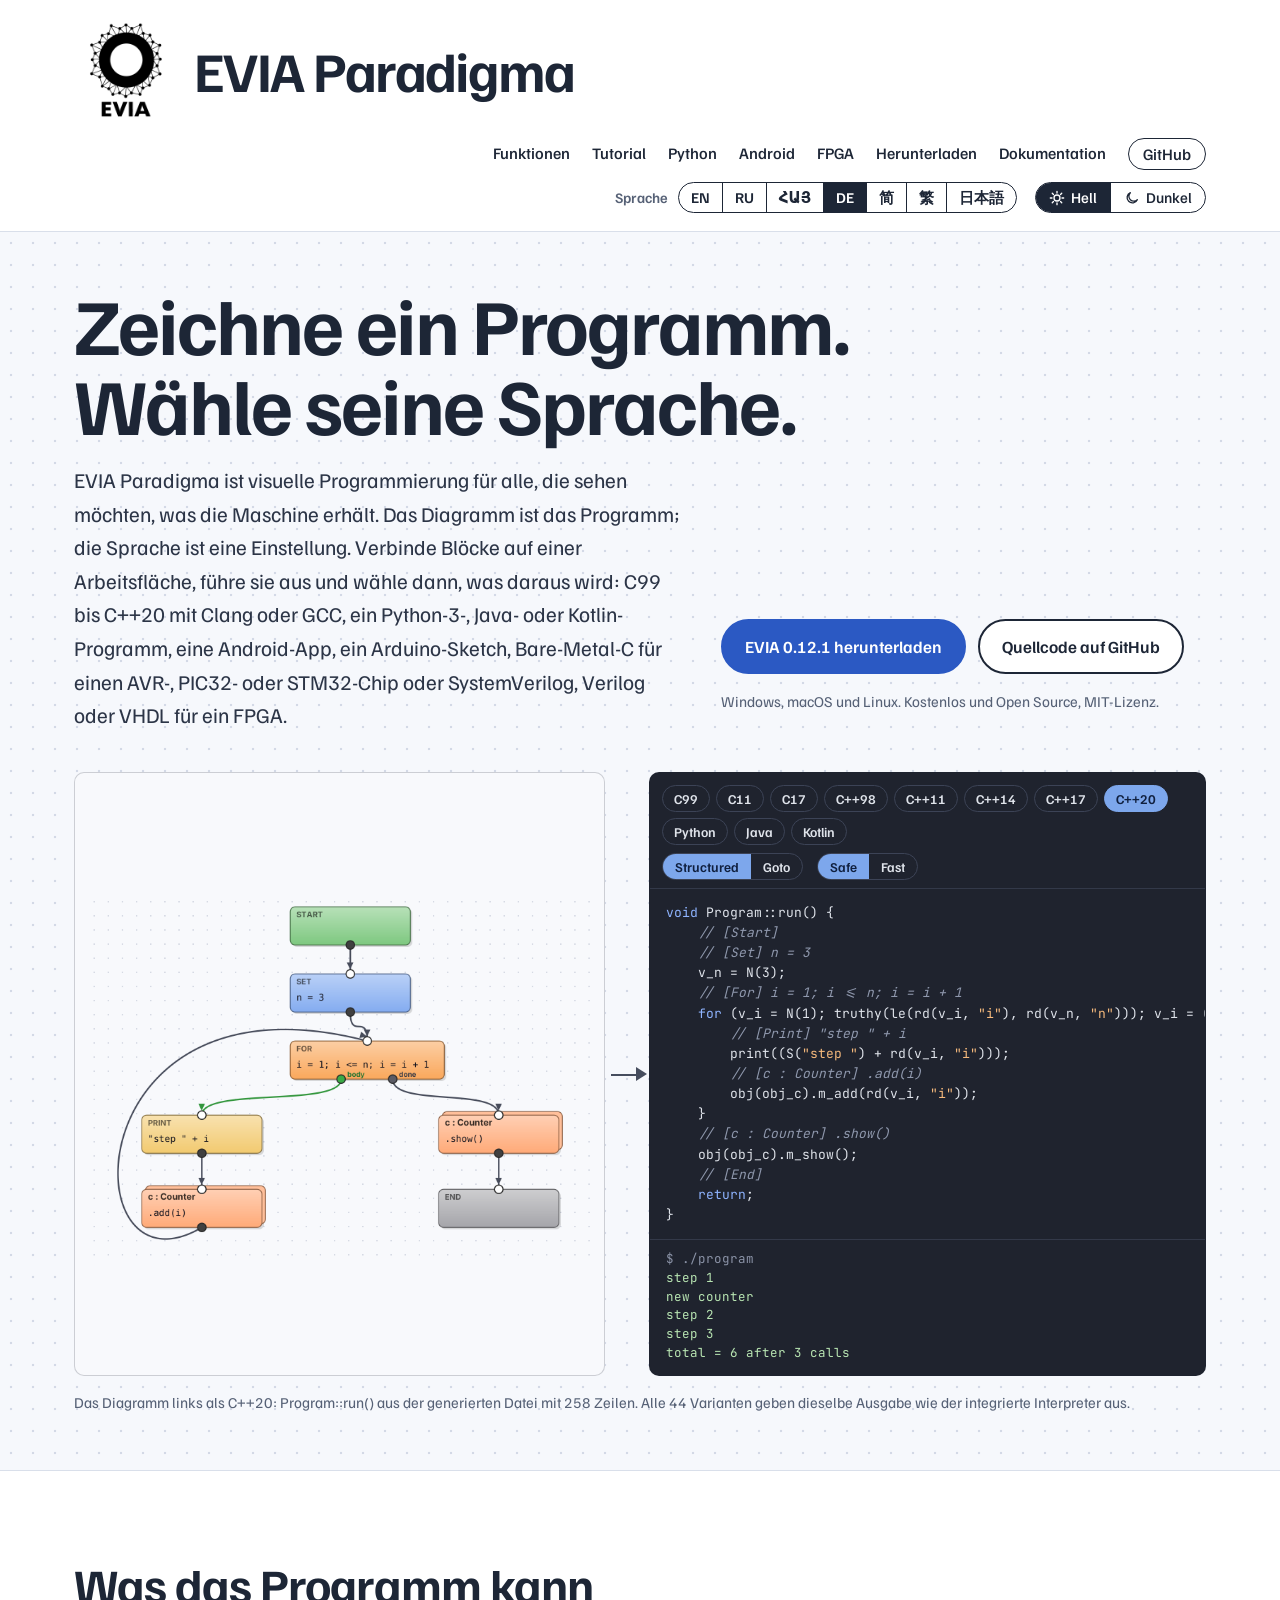
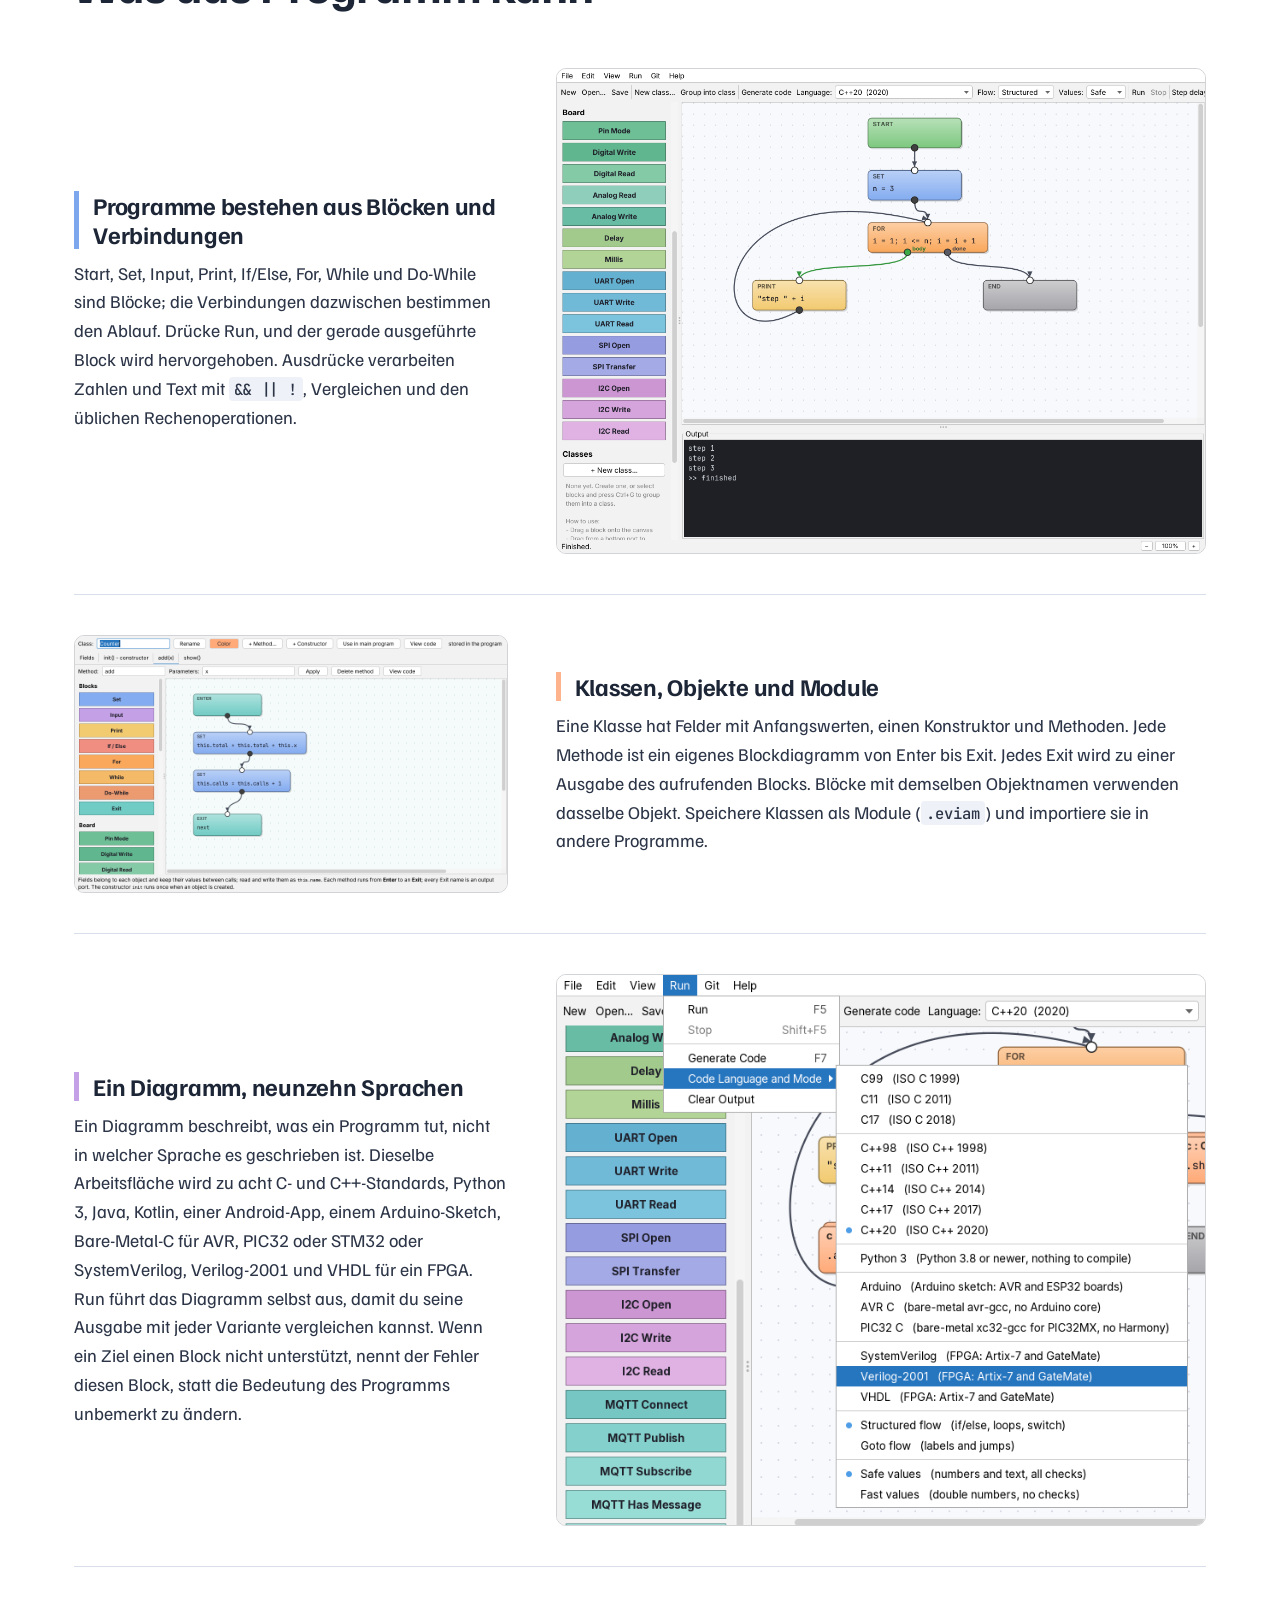
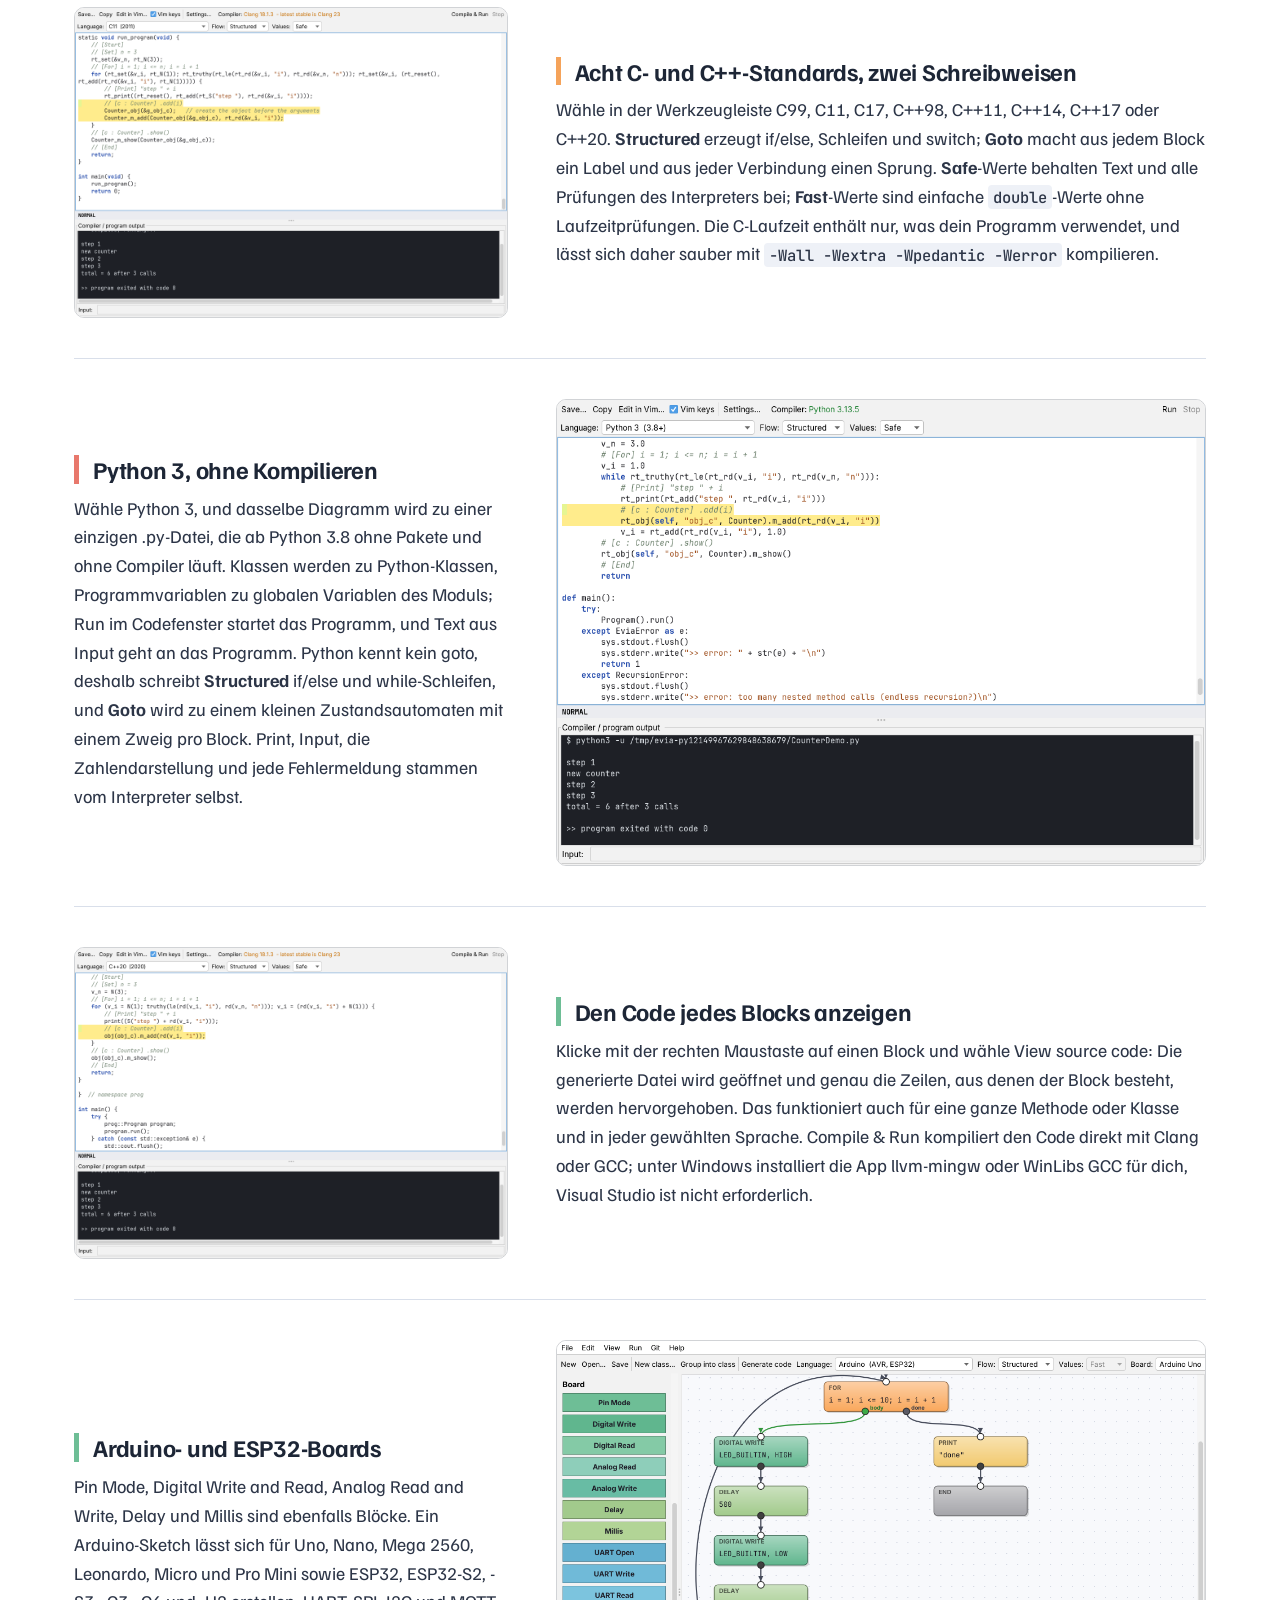
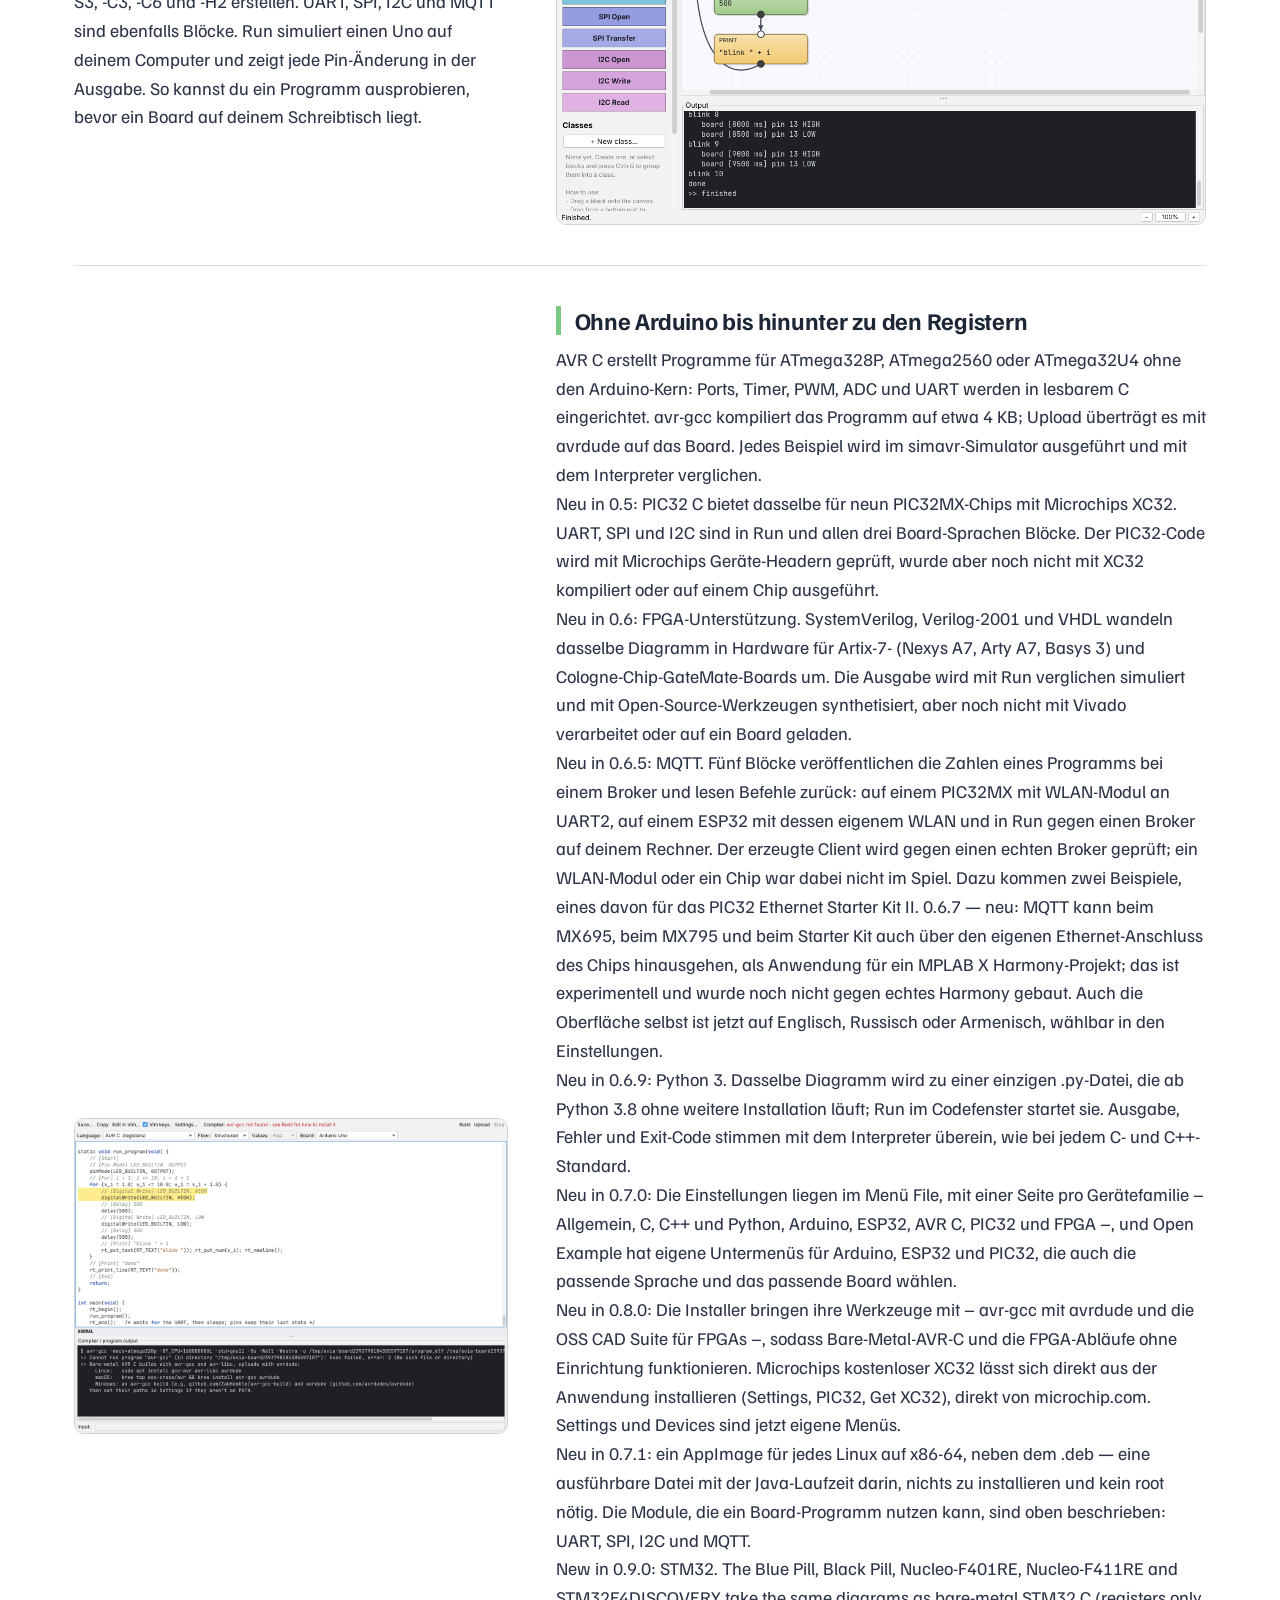
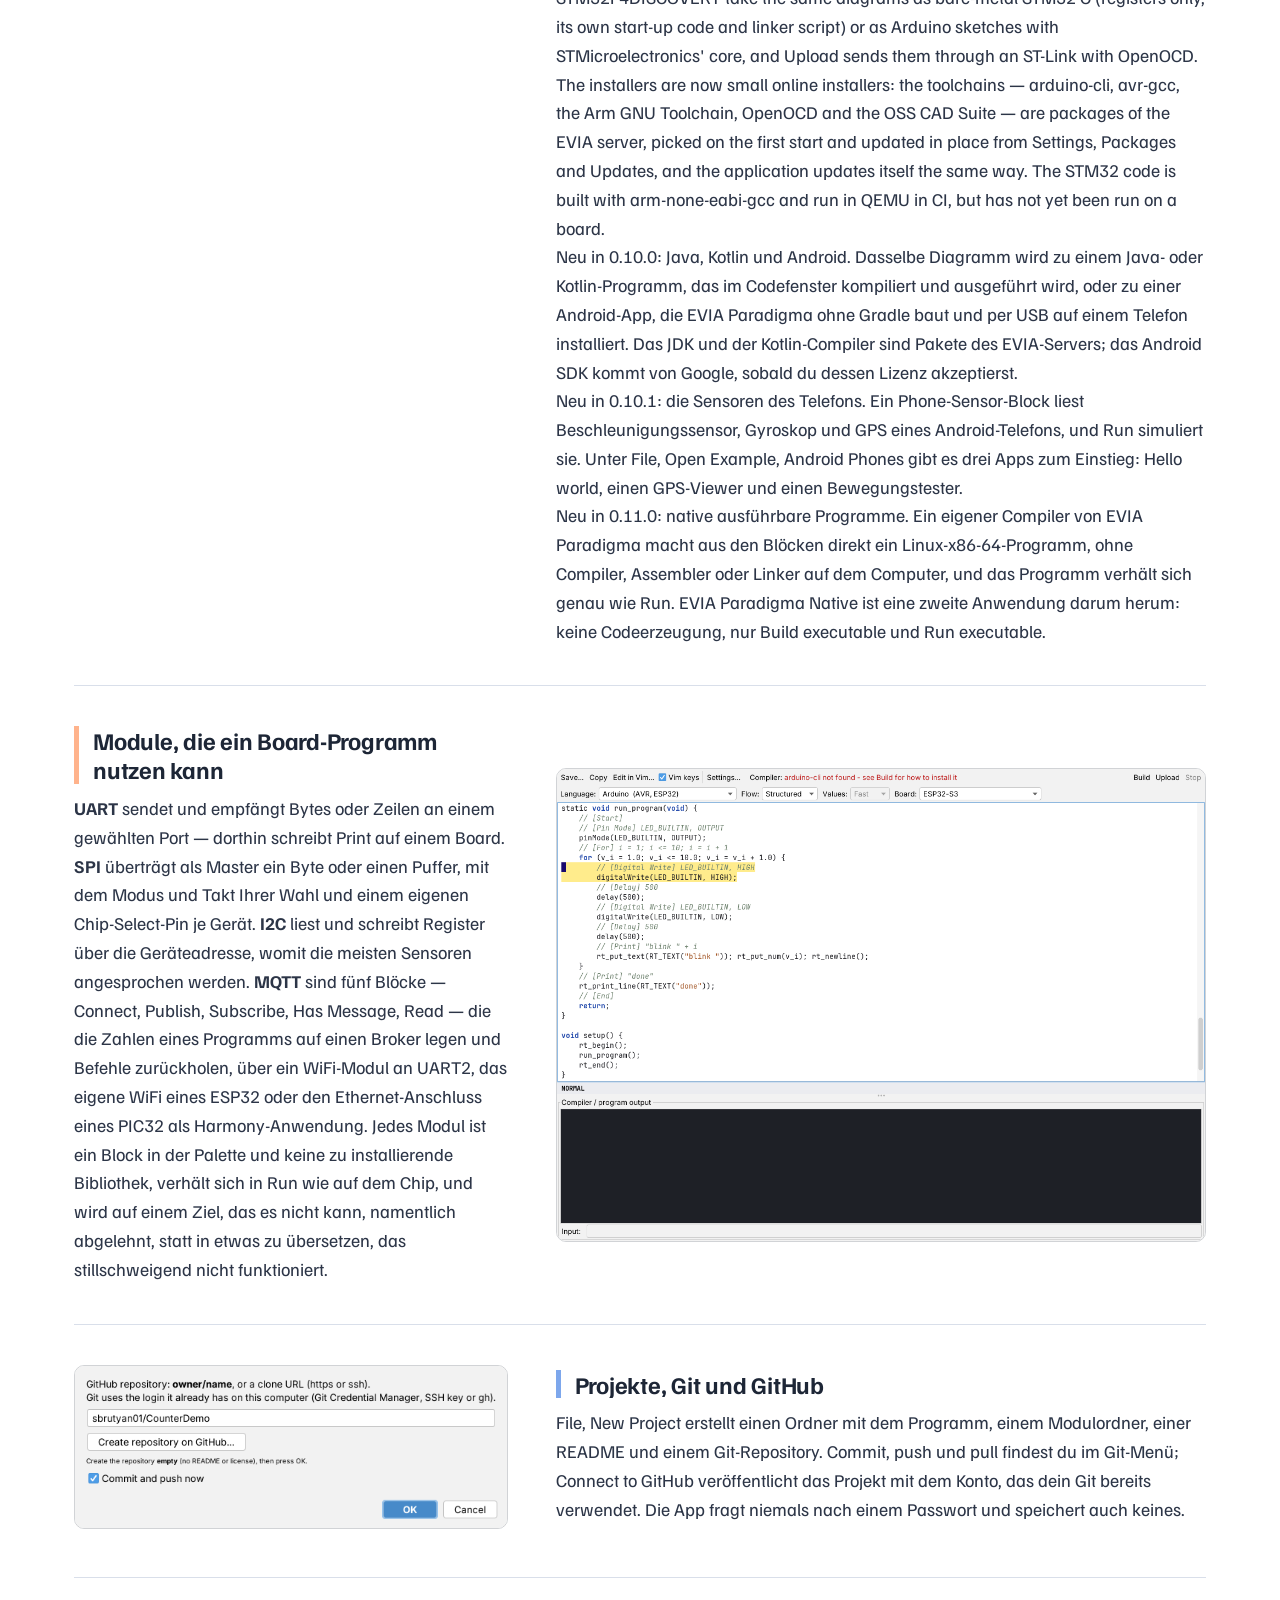
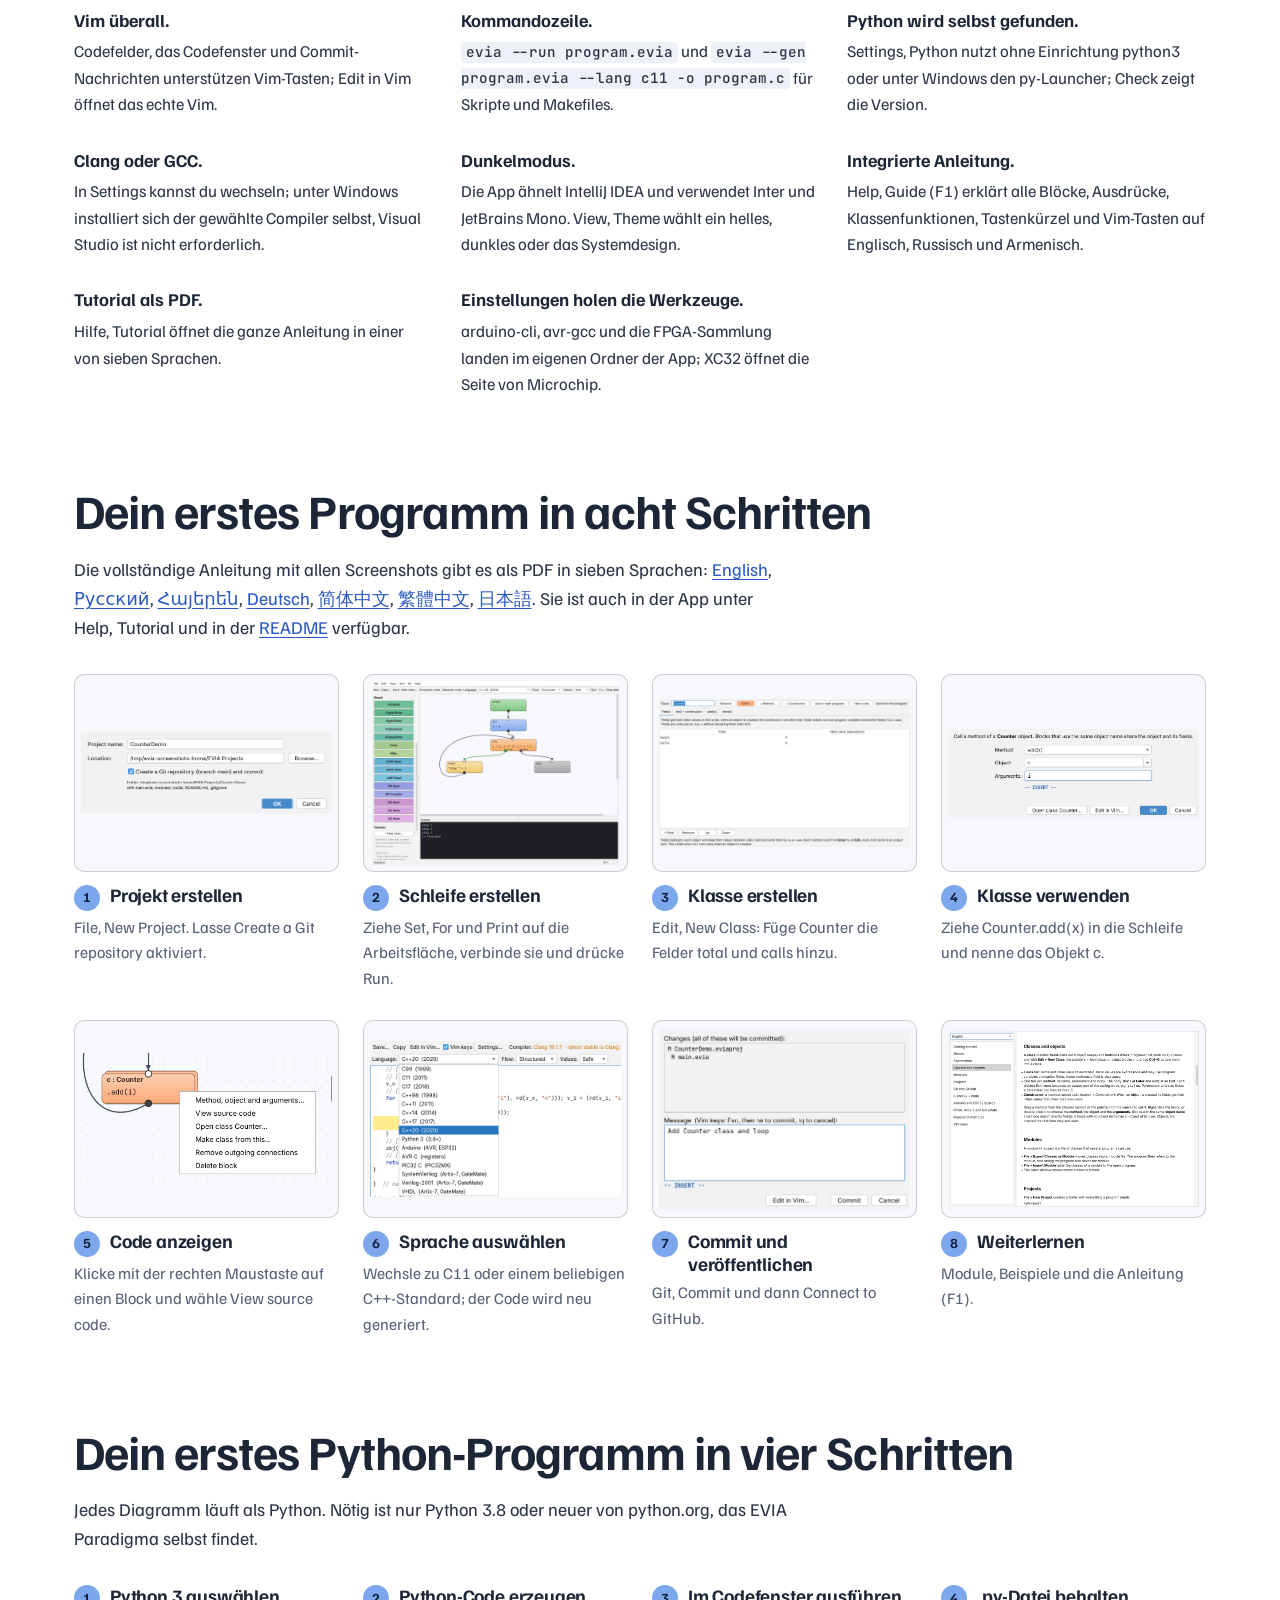
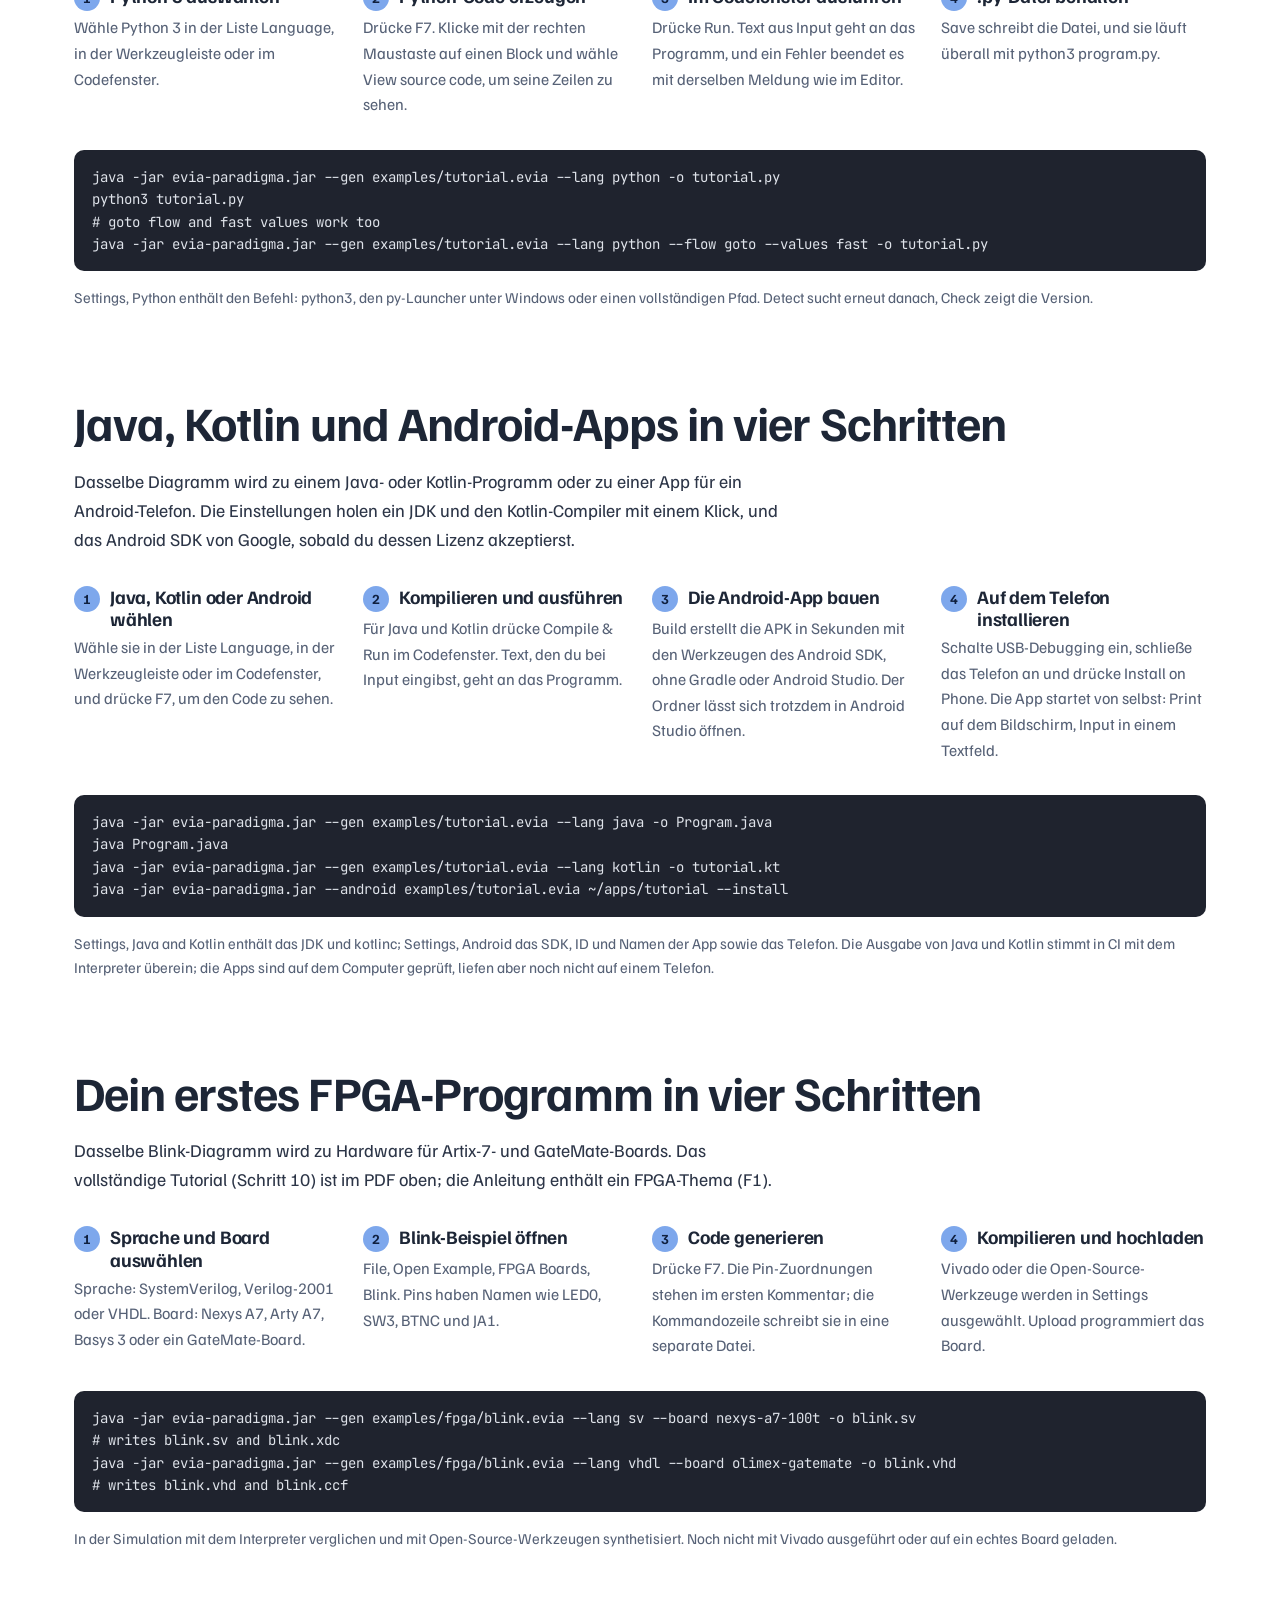
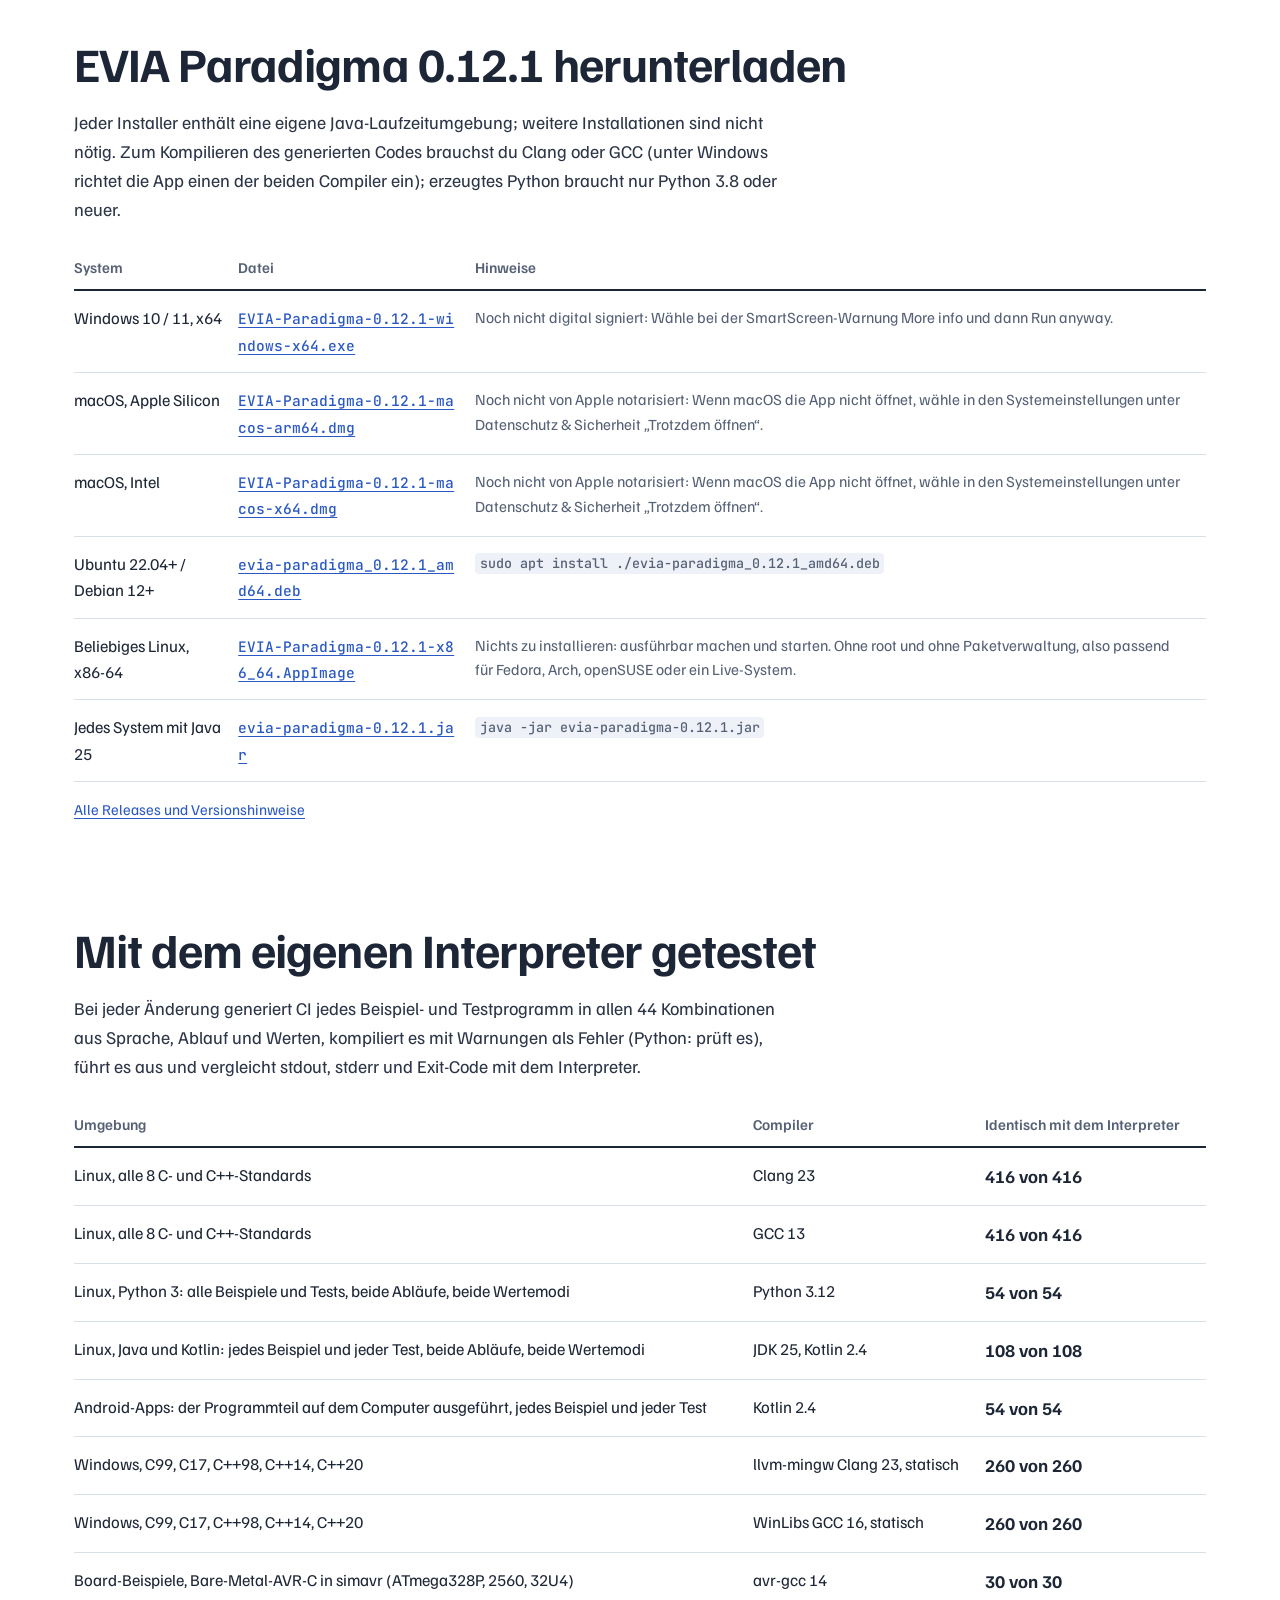
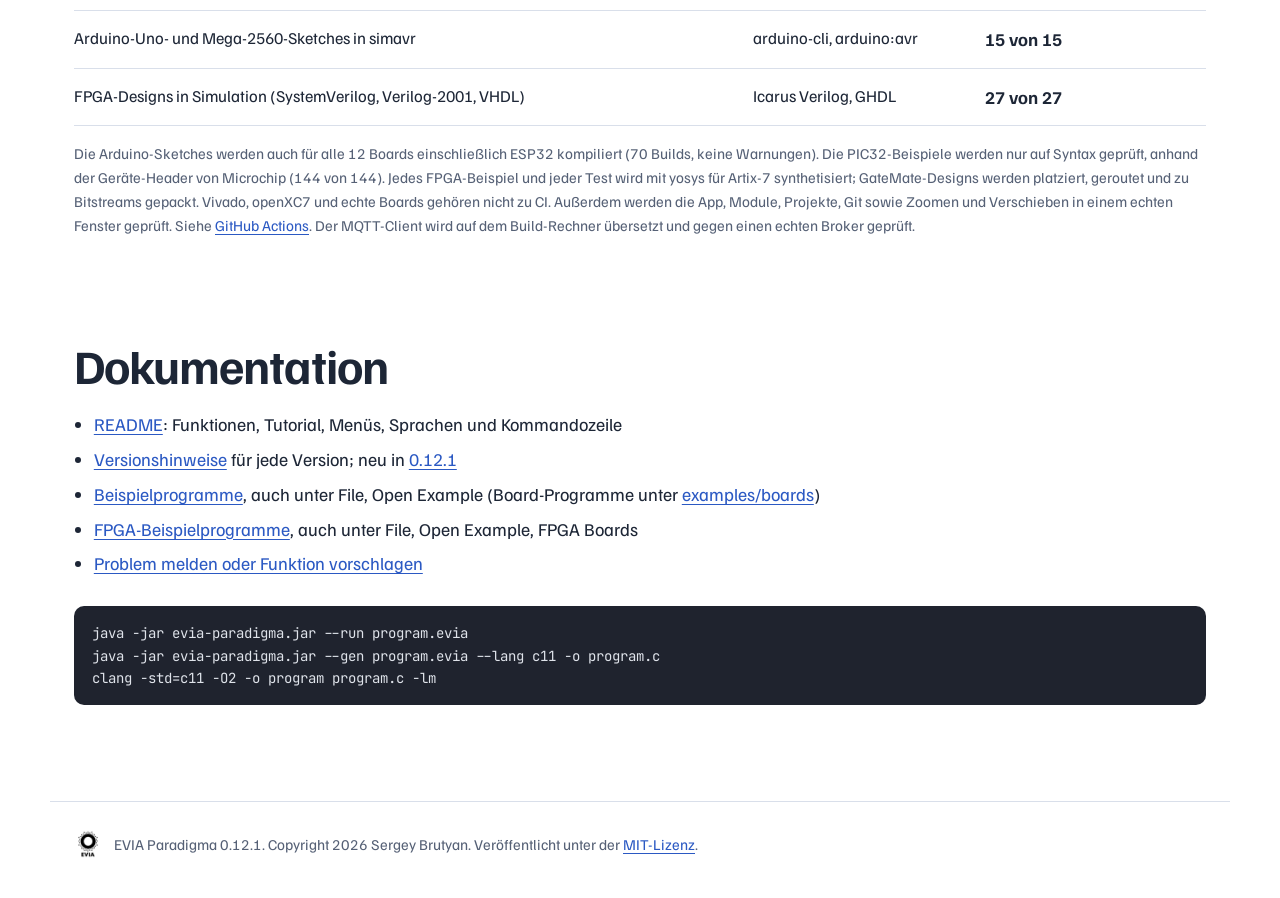
==== commit 1b96df04: "Site for 774cd01" ====
--- a/de/index.html
+++ b/de/index.html
@@ -3,8 +3,8 @@
 <head>
 <meta charset="utf-8">
 <meta name="viewport" content="width=device-width, initial-scale=1">
-<title>EVIA Paradigma: visuelle Programmierung, die in C, C++, Firmware und HDL kompiliert</title>
-<meta name="description" content="Verbinde Blöcke auf einer Arbeitsfläche, führe sie aus und erstelle daraus eine übersichtliche Quelldatei in einer von vierzehn Sprachen: C99 bis C++20 mit Clang oder GCC, Arduino-Sketches, Bare-Metal-AVR- und PIC32-C sowie SystemVerilog, Verilog oder VHDL für Artix-7- und GateMate-FPGAs. Klassen, Module, Projekte, Git, Vim. Kostenlos und Open Source (MIT).>
+<title>EVIA Paradigma: visuelle Programmierung, die in C, C++, Python, Java, Kotlin, Android, Firmware und HDL kompiliert</title>
+<meta name="description" content="Verbinde Blöcke auf einer Arbeitsfläche, führe sie aus und erstelle daraus eine übersichtliche Quelldatei in einer von neunzehn Sprachen: C99 bis C++20 mit Clang oder GCC, Python 3, Java, Kotlin, Android-Apps, Arduino-Sketches, Bare-Metal-C für AVR, PIC32 und STM32 sowie SystemVerilog, Verilog oder VHDL für Artix-7- und GateMate-FPGAs. Klassen, Module, Projekte, Git, Vim. Kostenlos und Open Source (MIT).">
 <meta property="og:title" content="EVIA Paradigma">
 <meta property="og:description" content="Zeichne ein Programm aus Blöcken. Wähle die Sprache, in die es übersetzt wird.">
 <meta property="og:image" content="img/hero-diagram.png">
@@ -22,7 +22,7 @@
 <link rel="alternate" hreflang="zh-CN" href="https://sbrutyan01.github.io/EVIA-Paradigma/zh-CN/">
 <link rel="alternate" hreflang="zh-TW" href="https://sbrutyan01.github.io/EVIA-Paradigma/zh-TW/">
 <link rel="alternate" hreflang="ja" href="https://sbrutyan01.github.io/EVIA-Paradigma/ja/">
-<link rel="stylesheet" href="../style.css">
+<link rel="stylesheet" href="../style.css?v=c53edfd3fe">
 </head>
 <body>
 
@@ -37,6 +37,8 @@
   <nav aria-label="Hauptmenü">
     <a href="#features">Funktionen</a>
     <a href="#tutorial">Tutorial</a>
+    <a href="#python">Python</a>
+    <a href="#android">Android</a>
     <a href="#fpga">FPGA</a>
     <a href="#download">Herunterladen</a>
     <a href="#docs">Dokumentation</a>
@@ -74,13 +76,13 @@
   <div class="hero-text">
     <h1>Zeichne ein Programm.<br>Wähle seine Sprache.</h1>
     <div class="hero-grid">
-      <p class="lede">EVIA Paradigma ist visuelle Programmierung für alle, die sehen möchten, was die Maschine erhält. Das Diagramm ist das Programm; die Sprache ist eine Einstellung. Verbinde Blöcke auf einer Arbeitsfläche, führe sie aus und wähle dann, was daraus wird: C99 bis C++20 mit Clang oder GCC, ein Arduino-Sketch, Bare-Metal-C für einen AVR- oder PIC32-Chip oder SystemVerilog, Verilog oder VHDL für ein FPGA.</p>
+      <p class="lede">EVIA Paradigma ist visuelle Programmierung für alle, die sehen möchten, was die Maschine erhält. Das Diagramm ist das Programm; die Sprache ist eine Einstellung. Verbinde Blöcke auf einer Arbeitsfläche, führe sie aus und wähle dann, was daraus wird: C99 bis C++20 mit Clang oder GCC, ein Python-3-, Java- oder Kotlin-Programm, eine Android-App, ein Arduino-Sketch, Bare-Metal-C für einen AVR-, PIC32- oder STM32-Chip oder SystemVerilog, Verilog oder VHDL für ein FPGA.</p>
       <div class="side">
         <p class="actions">
-          <a class="btn primary" href="#download">EVIA 0.6.7 herunterladen</a>
+          <a class="btn primary" href="#download">EVIA 0.12.1 herunterladen</a>
           <a class="btn" href="https://github.com/sbrutyan01/EVIA-Paradigma">Quellcode auf GitHub</a>
         </p>
-        <p class="fine">Windows und Linux; macOS-Versionen folgen später. Kostenlos und Open Source, MIT-Lizenz.</p>
+        <p class="fine">Windows, macOS und Linux. Kostenlos und Open Source, MIT-Lizenz.</p>
       </div>
     </div>
   </div>
@@ -102,6 +104,9 @@
           <button role="tab" data-lang="c++14">C++14</button>
           <button role="tab" data-lang="c++17">C++17</button>
           <button role="tab" data-lang="c++20" aria-selected="true">C++20</button>
+          <button role="tab" data-lang="python">Python</button>
+          <button role="tab" data-lang="java">Java</button>
+          <button role="tab" data-lang="kotlin">Kotlin</button>
         </div>
         <div class="modes">
           <span class="mode" role="radiogroup" aria-label="Ablauf">
@@ -120,7 +125,7 @@
       </div>
     </div>
     <figcaption id="bench-caption"><span id="sample-note" data-note="Das Diagramm links als {lang}: {fn} aus der generierten Datei mit {lines} Zeilen.">Das Diagramm links, so wie der Generator es schreibt.</span>
-      Alle 32 Varianten geben dieselbe Ausgabe wie der integrierte Interpreter aus.</figcaption>
+      Alle 44 Varianten geben dieselbe Ausgabe wie der integrierte Interpreter aus.</figcaption>
   </figure>
 </section>
 
@@ -145,10 +150,10 @@
 
   <article class="feature">
     <div class="feature-text">
-      <h3>Ein Diagramm, vierzehn Sprachen</h3>
-      <p>Ein Diagramm beschreibt, was ein Programm tut, nicht in welcher Sprache es geschrieben ist. Dieselbe Arbeitsfläche wird zu acht C- und C++-Standards, einem Arduino-Sketch, Bare-Metal-AVR- oder PIC32-C oder SystemVerilog, Verilog-2001 und VHDL für ein FPGA. Run führt das Diagramm selbst aus, damit du seine Ausgabe mit jeder Variante vergleichen kannst. Wenn ein Ziel einen Block nicht unterstützt, nennt der Fehler diesen Block, statt die Bedeutung des Programms unbemerkt zu ändern.</p>
-    </div>
-    <img src="../img/24-menu-code-language.png" loading="lazy" width="1536" height="1220" alt="Das geöffnete Menü „Code Language and Mode“: C99 bis C++20, Arduino, AVR C, PIC32 C, SystemVerilog, Verilog-2001 und VHDL, darunter Ablauf und Werte.">
+      <h3>Ein Diagramm, neunzehn Sprachen</h3>
+      <p>Ein Diagramm beschreibt, was ein Programm tut, nicht in welcher Sprache es geschrieben ist. Dieselbe Arbeitsfläche wird zu acht C- und C++-Standards, Python 3, Java, Kotlin, einer Android-App, einem Arduino-Sketch, Bare-Metal-C für AVR, PIC32 oder STM32 oder SystemVerilog, Verilog-2001 und VHDL für ein FPGA. Run führt das Diagramm selbst aus, damit du seine Ausgabe mit jeder Variante vergleichen kannst. Wenn ein Ziel einen Block nicht unterstützt, nennt der Fehler diesen Block, statt die Bedeutung des Programms unbemerkt zu ändern.</p>
+    </div>
+    <img src="../img/24-menu-code-language.png" loading="lazy" width="1516" height="1286" alt="Das geöffnete Menü „Code Language and Mode“: C99 bis C++20, Python 3, Arduino, AVR C, PIC32 C, SystemVerilog, Verilog-2001 und VHDL, darunter Ablauf und Werte.">
   </article>
 
   <article class="feature flip">
@@ -161,13 +166,21 @@
 
   <article class="feature">
     <div class="feature-text">
+      <h3>Python 3, ohne Kompilieren</h3>
+      <p>Wähle Python 3, und dasselbe Diagramm wird zu einer einzigen .py-Datei, die ab Python 3.8 ohne Pakete und ohne Compiler läuft. Klassen werden zu Python-Klassen, Programmvariablen zu globalen Variablen des Moduls; Run im Codefenster startet das Programm, und Text aus Input geht an das Programm. Python kennt kein goto, deshalb schreibt <b>Structured</b> if/else und while-Schleifen, und <b>Goto</b> wird zu einem kleinen Zustandsautomaten mit einem Zweig pro Block. Print, Input, die Zahlendarstellung und jede Fehlermeldung stammen vom Interpreter selbst.</p>
+    </div>
+    <img src="../img/35-python-run.png" loading="lazy" width="2120" height="1520" alt="Das Tutorial-Programm als Python 3 im Codefenster, ausgeführt mit Python 3.13; die Zeilen des Blocks c.add(i) sind hervorgehoben.">
+  </article>
+
+  <article class="feature flip">
+    <div class="feature-text">
       <h3>Den Code jedes Blocks anzeigen</h3>
       <p>Klicke mit der rechten Maustaste auf einen Block und wähle View source code: Die generierte Datei wird geöffnet und genau die Zeilen, aus denen der Block besteht, werden hervorgehoben. Das funktioniert auch für eine ganze Methode oder Klasse und in jeder gewählten Sprache. Compile &amp; Run kompiliert den Code direkt mit Clang oder GCC; unter Windows installiert die App llvm-mingw oder WinLibs GCC für dich, Visual Studio ist nicht erforderlich.</p>
     </div>
     <img src="../img/11-compile-run.png" loading="lazy" width="2120" height="1520" alt="Generierter C++-Code mit hervorgehobenen Zeilen des Blocks c.add(i), kompiliert mit Clang und ausgeführt.">
   </article>
 
-  <article class="feature flip">
+  <article class="feature">
     <div class="feature-text">
       <h3>Arduino- und ESP32-Boards</h3>
       <p>Pin Mode, Digital Write and Read, Analog Read and Write, Delay und Millis sind ebenfalls Blöcke. Ein Arduino-Sketch lässt sich für Uno, Nano, Mega 2560, Leonardo, Micro und Pro Mini sowie ESP32, ESP32-S2, -S3, -C3, -C6 und -H2 erstellen. UART, SPI, I2C und MQTT sind ebenfalls Blöcke. Run simuliert einen Uno auf deinem Computer und zeigt jede Pin-Änderung in der Ausgabe. So kannst du ein Programm ausprobieren, bevor ein Board auf deinem Schreibtisch liegt.</p>
@@ -175,26 +188,34 @@
     <img src="../img/27-board-simulated.png" loading="lazy" width="2360" height="1760" alt="Das Blink-Beispiel mit Board-Blöcken in der Palette; die Ausgabe zeigt, wie der simulierte Pin 13 alle 500 ms umschaltet.">
   </article>
 
-  <article class="feature">
+  <article class="feature flip">
     <div class="feature-text">
       <h3>Ohne Arduino bis hinunter zu den Registern</h3>
       <p>AVR C erstellt Programme für ATmega328P, ATmega2560 oder ATmega32U4 ohne den Arduino-Kern: Ports, Timer, PWM, ADC und UART werden in lesbarem C eingerichtet. avr-gcc kompiliert das Programm auf etwa 4 KB; Upload überträgt es mit avrdude auf das Board. Jedes Beispiel wird im simavr-Simulator ausgeführt und mit dem Interpreter verglichen.</p>
       <p>Neu in 0.5: PIC32 C bietet dasselbe für neun PIC32MX-Chips mit Microchips XC32. UART, SPI und I2C sind in Run und allen drei Board-Sprachen Blöcke. Der PIC32-Code wird mit Microchips Geräte-Headern geprüft, wurde aber noch nicht mit XC32 kompiliert oder auf einem Chip ausgeführt.</p>
       <p>Neu in 0.6: FPGA-Unterstützung. SystemVerilog, Verilog-2001 und VHDL wandeln dasselbe Diagramm in Hardware für Artix-7- (Nexys A7, Arty A7, Basys 3) und Cologne-Chip-GateMate-Boards um. Die Ausgabe wird mit Run verglichen simuliert und mit Open-Source-Werkzeugen synthetisiert, aber noch nicht mit Vivado verarbeitet oder auf ein Board geladen.</p>
       <p>Neu in 0.6.5: MQTT. Fünf Blöcke veröffentlichen die Zahlen eines Programms bei einem Broker und lesen Befehle zurück: auf einem PIC32MX mit WLAN-Modul an UART2, auf einem ESP32 mit dessen eigenem WLAN und in Run gegen einen Broker auf deinem Rechner. Der erzeugte Client wird gegen einen echten Broker geprüft; ein WLAN-Modul oder ein Chip war dabei nicht im Spiel. Dazu kommen zwei Beispiele, eines davon für das PIC32 Ethernet Starter Kit II. 0.6.7 — neu: MQTT kann beim MX695, beim MX795 und beim Starter Kit auch über den eigenen Ethernet-Anschluss des Chips hinausgehen, als Anwendung für ein MPLAB X Harmony-Projekt; das ist experimentell und wurde noch nicht gegen echtes Harmony gebaut. Auch die Oberfläche selbst ist jetzt auf Englisch, Russisch oder Armenisch, wählbar in den Einstellungen.</p>
+      <p>Neu in 0.6.9: Python 3. Dasselbe Diagramm wird zu einer einzigen .py-Datei, die ab Python 3.8 ohne weitere Installation läuft; Run im Codefenster startet sie. Ausgabe, Fehler und Exit-Code stimmen mit dem Interpreter überein, wie bei jedem C- und C++-Standard.</p>
+      <p>Neu in 0.7.0: Die Einstellungen liegen im Menü File, mit einer Seite pro Gerätefamilie – Allgemein, C, C++ und Python, Arduino, ESP32, AVR C, PIC32 und FPGA –, und Open Example hat eigene Untermenüs für Arduino, ESP32 und PIC32, die auch die passende Sprache und das passende Board wählen.</p>
+      <p>Neu in 0.8.0: Die Installer bringen ihre Werkzeuge mit – avr-gcc mit avrdude und die OSS CAD Suite für FPGAs –, sodass Bare-Metal-AVR-C und die FPGA-Abläufe ohne Einrichtung funktionieren. Microchips kostenloser XC32 lässt sich direkt aus der Anwendung installieren (Settings, PIC32, Get XC32), direkt von microchip.com. Settings und Devices sind jetzt eigene Menüs.</p>
+      <p>Neu in 0.7.1: ein AppImage für jedes Linux auf x86-64, neben dem .deb — eine ausführbare Datei mit der Java-Laufzeit darin, nichts zu installieren und kein root nötig. Die Module, die ein Board-Programm nutzen kann, sind oben beschrieben: UART, SPI, I2C und MQTT.</p>
+      <p>New in 0.9.0: STM32. The Blue Pill, Black Pill, Nucleo-F401RE, Nucleo-F411RE and STM32F4DISCOVERY take the same diagrams as bare-metal STM32 C (registers only, its own start-up code and linker script) or as Arduino sketches with STMicroelectronics' core, and Upload sends them through an ST-Link with OpenOCD. The installers are now small online installers: the toolchains — arduino-cli, avr-gcc, the Arm GNU Toolchain, OpenOCD and the OSS CAD Suite — are packages of the EVIA server, picked on the first start and updated in place from Settings, Packages and Updates, and the application updates itself the same way. The STM32 code is built with arm-none-eabi-gcc and run in QEMU in CI, but has not yet been run on a board.</p>
+      <p>Neu in 0.10.0: Java, Kotlin und Android. Dasselbe Diagramm wird zu einem Java- oder Kotlin-Programm, das im Codefenster kompiliert und ausgeführt wird, oder zu einer Android-App, die EVIA Paradigma ohne Gradle baut und per USB auf einem Telefon installiert. Das JDK und der Kotlin-Compiler sind Pakete des EVIA-Servers; das Android SDK kommt von Google, sobald du dessen Lizenz akzeptierst.</p>
+      <p>Neu in 0.10.1: die Sensoren des Telefons. Ein Phone-Sensor-Block liest Beschleunigungssensor, Gyroskop und GPS eines Android-Telefons, und Run simuliert sie. Unter File, Open Example, Android Phones gibt es drei Apps zum Einstieg: Hello world, einen GPS-Viewer und einen Bewegungstester.</p>
+      <p>Neu in 0.11.0: native ausführbare Programme. Ein eigener Compiler von EVIA Paradigma macht aus den Blöcken direkt ein Linux-x86-64-Programm, ohne Compiler, Assembler oder Linker auf dem Computer, und das Programm verhält sich genau wie Run. EVIA Paradigma Native ist eine zweite Anwendung darum herum: keine Codeerzeugung, nur Build executable und Run executable.</p>
     </div>
     <img src="../img/29-avr-build.png" loading="lazy" width="2360" height="1720" alt="Das Blink-Programm als Bare-Metal-AVR-C, mit avr-gcc 14 für Arduino Uno kompiliert: 4032 Byte Code.">
   </article>
 
-  <article class="feature flip">
-    <div class="feature-text">
-      <h3>Arbeitsfläche mit der Maus zoomen und verschieben</h3>
-      <p>Drehe über einem Diagramm am Mausrad, um den Zoom zwischen 25 % und 300 % zum Mauszeiger hin anzupassen. Blöcke, Text und Verbindungen bleiben scharf, und du kannst bei jeder Größe weiterarbeiten. Ctrl+0 setzt auf 100 % zurück, Ctrl+9 passt das ganze Diagramm ein. Neu in 0.6.1: Halte die mittlere Maustaste gedrückt und ziehe, um die Arbeitsfläche zu verschieben – aus einem leeren Bereich oder von einem Block aus.</p>
-    </div>
-    <img src="../img/25-zoom-in.png" loading="lazy" width="2360" height="1760" alt="Das Diagramm auf 161 Prozent vergrößert.">
-  </article>
-
-  <article class="feature">
+  <article class="feature">
+    <div class="feature-text">
+      <h3>Module, die ein Board-Programm nutzen kann</h3>
+      <p><b>UART</b> sendet und empfängt Bytes oder Zeilen an einem gewählten Port — dorthin schreibt Print auf einem Board. <b>SPI</b> überträgt als Master ein Byte oder einen Puffer, mit dem Modus und Takt Ihrer Wahl und einem eigenen Chip-Select-Pin je Gerät. <b>I2C</b> liest und schreibt Register über die Geräteadresse, womit die meisten Sensoren angesprochen werden. <b>MQTT</b> sind fünf Blöcke — Connect, Publish, Subscribe, Has Message, Read — die die Zahlen eines Programms auf einen Broker legen und Befehle zurückholen, über ein WiFi-Modul an UART2, das eigene WiFi eines ESP32 oder den Ethernet-Anschluss eines PIC32 als Harmony-Anwendung. Jedes Modul ist ein Block in der Palette und keine zu installierende Bibliothek, verhält sich in Run wie auf dem Chip, und wird auf einem Ziel, das es nicht kann, namentlich abgelehnt, statt in etwas zu übersetzen, das stillschweigend nicht funktioniert.</p>
+    </div>
+    <img src="../img/28-arduino-sketch.png" loading="lazy" width="2360" height="1720" alt="Ein Board-Programm als Arduino-Sketch, daneben seine UART-Ausgabe.">
+  </article>
+
+  <article class="feature flip">
     <div class="feature-text">
       <h3>Projekte, Git und GitHub</h3>
       <p>File, New Project erstellt einen Ordner mit dem Programm, einem Modulordner, einer README und einem Git-Repository. Commit, push und pull findest du im Git-Menü; Connect to GitHub veröffentlicht das Projekt mit dem Konto, das dein Git bereits verwendet. Die App fragt niemals nach einem Passwort und speichert auch keines.</p>
@@ -205,6 +226,7 @@
   <ul class="extras">
     <li><b>Vim überall.</b> Codefelder, das Codefenster und Commit-Nachrichten unterstützen Vim-Tasten; Edit in Vim öffnet das echte Vim.</li>
     <li><b>Kommandozeile.</b> <code>evia --run program.evia</code> und <code>evia --gen program.evia --lang c11 -o program.c</code> für Skripte und Makefiles.</li>
+    <li><b>Python wird selbst gefunden.</b> Settings, Python nutzt ohne Einrichtung python3 oder unter Windows den py-Launcher; Check zeigt die Version.</li>
     <li><b>Clang oder GCC.</b> In Settings kannst du wechseln; unter Windows installiert sich der gewählte Compiler selbst, Visual Studio ist nicht erforderlich.</li>
     <li><b>Dunkelmodus.</b> Die App ähnelt IntelliJ IDEA und verwendet Inter und JetBrains Mono. View, Theme wählt ein helles, dunkles oder das Systemdesign.</li>
     <li><b>Integrierte Anleitung.</b> Help, Guide (F1) erklärt alle Blöcke, Ausdrücke, Klassenfunktionen, Tastenkürzel und Vim-Tasten auf Englisch, Russisch und Armenisch.</li>
@@ -226,6 +248,38 @@
     <li><img src="../img/17-commit.png" loading="lazy" alt=""><h3>Commit und veröffentlichen</h3><p>Git, Commit und dann Connect to GitHub.</p></li>
     <li><img src="../img/20-help-guide.png" loading="lazy" alt=""><h3>Weiterlernen</h3><p>Module, Beispiele und die Anleitung (F1).</p></li>
   </ol>
+</section>
+
+<section class="tutorial" id="python" aria-labelledby="python-h">
+  <h2 id="python-h">Dein erstes Python-Programm in vier Schritten</h2>
+  <p class="section-lede">Jedes Diagramm läuft als Python. Nötig ist nur Python 3.8 oder neuer von python.org, das EVIA Paradigma selbst findet.</p>
+  <ol class="steps">
+    <li><h3>Python 3 auswählen</h3><p>Wähle Python 3 in der Liste Language, in der Werkzeugleiste oder im Codefenster.</p></li>
+    <li><h3>Python-Code erzeugen</h3><p>Drücke F7. Klicke mit der rechten Maustaste auf einen Block und wähle View source code, um seine Zeilen zu sehen.</p></li>
+    <li><h3>Im Codefenster ausführen</h3><p>Drücke Run. Text aus Input geht an das Programm, und ein Fehler beendet es mit derselben Meldung wie im Editor.</p></li>
+    <li><h3>.py-Datei behalten</h3><p>Save schreibt die Datei, und sie läuft überall mit python3 program.py.</p></li>
+  </ol>
+  <pre class="cli"><code>java -jar evia-paradigma.jar --gen examples/tutorial.evia --lang python -o tutorial.py
+python3 tutorial.py
+# goto flow and fast values work too
+java -jar evia-paradigma.jar --gen examples/tutorial.evia --lang python --flow goto --values fast -o tutorial.py</code></pre>
+  <p class="fine">Settings, Python enthält den Befehl: python3, den py-Launcher unter Windows oder einen vollständigen Pfad. Detect sucht erneut danach, Check zeigt die Version.</p>
+</section>
+
+<section class="tutorial" id="android" aria-labelledby="android-h">
+  <h2 id="android-h">Java, Kotlin und Android-Apps in vier Schritten</h2>
+  <p class="section-lede">Dasselbe Diagramm wird zu einem Java- oder Kotlin-Programm oder zu einer App für ein Android-Telefon. Die Einstellungen holen ein JDK und den Kotlin-Compiler mit einem Klick, und das Android SDK von Google, sobald du dessen Lizenz akzeptierst.</p>
+  <ol class="steps">
+    <li><h3>Java, Kotlin oder Android wählen</h3><p>Wähle sie in der Liste Language, in der Werkzeugleiste oder im Codefenster, und drücke F7, um den Code zu sehen.</p></li>
+    <li><h3>Kompilieren und ausführen</h3><p>Für Java und Kotlin drücke Compile &amp; Run im Codefenster. Text, den du bei Input eingibst, geht an das Programm.</p></li>
+    <li><h3>Die Android-App bauen</h3><p>Build erstellt die APK in Sekunden mit den Werkzeugen des Android SDK, ohne Gradle oder Android Studio. Der Ordner lässt sich trotzdem in Android Studio öffnen.</p></li>
+    <li><h3>Auf dem Telefon installieren</h3><p>Schalte USB-Debugging ein, schließe das Telefon an und drücke Install on Phone. Die App startet von selbst: Print auf dem Bildschirm, Input in einem Textfeld.</p></li>
+  </ol>
+  <pre class="cli"><code>java -jar evia-paradigma.jar --gen examples/tutorial.evia --lang java -o Program.java
+java Program.java
+java -jar evia-paradigma.jar --gen examples/tutorial.evia --lang kotlin -o tutorial.kt
+java -jar evia-paradigma.jar --android examples/tutorial.evia ~/apps/tutorial --install</code></pre>
+  <p class="fine">Settings, Java and Kotlin enthält das JDK und kotlinc; Settings, Android das SDK, ID und Namen der App sowie das Telefon. Die Ausgabe von Java und Kotlin stimmt in CI mit dem Interpreter überein; die Apps sind auf dem Computer geprüft, liefen aber noch nicht auf einem Telefon.</p>
 </section>
 
 <section class="tutorial" id="fpga" aria-labelledby="fpga-h">
@@ -245,20 +299,29 @@
 </section>
 
 <section class="download" id="download" aria-labelledby="download-h">
-  <h2 id="download-h">EVIA Paradigma 0.6.7 herunterladen</h2>
-  <p class="section-lede">Jeder Installer enthält eine eigene Java-Laufzeitumgebung; weitere Installationen sind nicht nötig. Zum Kompilieren des generierten Codes brauchst du Clang oder GCC (unter Windows richtet die App einen der beiden Compiler ein).</p>
+  <h2 id="download-h">EVIA Paradigma 0.12.1 herunterladen</h2>
+  <p class="section-lede">Jeder Installer enthält eine eigene Java-Laufzeitumgebung; weitere Installationen sind nicht nötig. Zum Kompilieren des generierten Codes brauchst du Clang oder GCC (unter Windows richtet die App einen der beiden Compiler ein); erzeugtes Python braucht nur Python 3.8 oder neuer.</p>
   <table class="dl">
     <thead><tr><th scope="col">System</th><th scope="col">Datei</th><th scope="col">Hinweise</th></tr></thead>
     <tbody>
       <tr><td>Windows 10 / 11, x64</td>
-        <td><a href="https://github.com/sbrutyan01/EVIA-Paradigma/releases/download/v0.6.7/EVIA-Paradigma-0.6.7-windows-x64.exe">EVIA-Paradigma-0.6.7-windows-x64.exe</a></td>
+        <td><a href="https://github.com/sbrutyan01/EVIA-Paradigma/releases/download/v0.12.1/EVIA-Paradigma-0.12.1-windows-x64.exe">EVIA-Paradigma-0.12.1-windows-x64.exe</a></td>
         <td>Noch nicht digital signiert: Wähle bei der SmartScreen-Warnung More info und dann Run anyway.</td></tr>
+      <tr><td>macOS, Apple Silicon</td>
+        <td><a href="https://github.com/sbrutyan01/EVIA-Paradigma/releases/download/v0.12.1/EVIA-Paradigma-0.12.1-macos-arm64.dmg">EVIA-Paradigma-0.12.1-macos-arm64.dmg</a></td>
+        <td>Noch nicht von Apple notarisiert: Wenn macOS die App nicht öffnet, wähle in den Systemeinstellungen unter Datenschutz &amp; Sicherheit „Trotzdem öffnen“.</td></tr>
+      <tr><td>macOS, Intel</td>
+        <td><a href="https://github.com/sbrutyan01/EVIA-Paradigma/releases/download/v0.12.1/EVIA-Paradigma-0.12.1-macos-x64.dmg">EVIA-Paradigma-0.12.1-macos-x64.dmg</a></td>
+        <td>Noch nicht von Apple notarisiert: Wenn macOS die App nicht öffnet, wähle in den Systemeinstellungen unter Datenschutz &amp; Sicherheit „Trotzdem öffnen“.</td></tr>
       <tr><td>Ubuntu 22.04+ / Debian 12+</td>
-        <td><a href="https://github.com/sbrutyan01/EVIA-Paradigma/releases/download/v0.6.7/evia-paradigma_0.6.7_amd64.deb">evia-paradigma_0.6.7_amd64.deb</a></td>
-        <td><code>sudo apt install ./evia-paradigma_0.6.7_amd64.deb</code></td></tr>
+        <td><a href="https://github.com/sbrutyan01/EVIA-Paradigma/releases/download/v0.12.1/evia-paradigma_0.12.1_amd64.deb">evia-paradigma_0.12.1_amd64.deb</a></td>
+        <td><code>sudo apt install ./evia-paradigma_0.12.1_amd64.deb</code></td></tr>
+      <tr><td>Beliebiges Linux, x86-64</td>
+        <td><a href="https://github.com/sbrutyan01/EVIA-Paradigma/releases/download/v0.12.1/EVIA-Paradigma-0.12.1-x86_64.AppImage">EVIA-Paradigma-0.12.1-x86_64.AppImage</a></td>
+        <td>Nichts zu installieren: ausführbar machen und starten. Ohne root und ohne Paketverwaltung, also passend für Fedora, Arch, openSUSE oder ein Live-System.</td></tr>
       <tr><td>Jedes System mit Java 25</td>
-        <td><a href="https://github.com/sbrutyan01/EVIA-Paradigma/releases/download/v0.6.7/evia-paradigma-0.6.7.jar">evia-paradigma-0.6.7.jar</a></td>
-        <td><code>java -jar evia-paradigma-0.6.7.jar</code></td></tr>
+        <td><a href="https://github.com/sbrutyan01/EVIA-Paradigma/releases/download/v0.12.1/evia-paradigma-0.12.1.jar">evia-paradigma-0.12.1.jar</a></td>
+        <td><code>java -jar evia-paradigma-0.12.1.jar</code></td></tr>
     </tbody>
   </table>
   <p class="fine"><a href="https://github.com/sbrutyan01/EVIA-Paradigma/releases">Alle Releases und Versionshinweise</a></p>
@@ -266,12 +329,15 @@
 
 <section class="tested" aria-labelledby="tested-h">
   <h2 id="tested-h">Mit dem eigenen Interpreter getestet</h2>
-  <p class="section-lede">Bei jeder Änderung generiert CI jedes Beispiel- und Testprogramm in allen 32 Kombinationen aus Sprache, Ablauf und Werten, kompiliert es mit Warnungen als Fehler, führt es aus und vergleicht stdout, stderr und Exit-Code mit dem Interpreter.</p>
+  <p class="section-lede">Bei jeder Änderung generiert CI jedes Beispiel- und Testprogramm in allen 44 Kombinationen aus Sprache, Ablauf und Werten, kompiliert es mit Warnungen als Fehler (Python: prüft es), führt es aus und vergleicht stdout, stderr und Exit-Code mit dem Interpreter.</p>
   <table class="results">
     <thead><tr><th scope="col">Umgebung</th><th scope="col">Compiler</th><th scope="col">Identisch mit dem Interpreter</th></tr></thead>
     <tbody>
       <tr><td>Linux, alle 8 C- und C++-Standards</td><td>Clang 23</td><td>416 von 416</td></tr>
       <tr><td>Linux, alle 8 C- und C++-Standards</td><td>GCC 13</td><td>416 von 416</td></tr>
+      <tr><td>Linux, Python 3: alle Beispiele und Tests, beide Abläufe, beide Wertemodi</td><td>Python 3.12</td><td>54 von 54</td></tr>
+      <tr><td>Linux, Java und Kotlin: jedes Beispiel und jeder Test, beide Abläufe, beide Wertemodi</td><td>JDK 25, Kotlin 2.4</td><td>108 von 108</td></tr>
+      <tr><td>Android-Apps: der Programmteil auf dem Computer ausgeführt, jedes Beispiel und jeder Test</td><td>Kotlin 2.4</td><td>54 von 54</td></tr>
       <tr><td>Windows, C99, C17, C++98, C++14, C++20</td><td>llvm-mingw Clang 23, statisch</td><td>260 von 260</td></tr>
       <tr><td>Windows, C99, C17, C++98, C++14, C++20</td><td>WinLibs GCC 16, statisch</td><td>260 von 260</td></tr>
       <tr><td>Board-Beispiele, Bare-Metal-AVR-C in simavr (ATmega328P, 2560, 32U4)</td><td>avr-gcc 14</td><td>30 von 30</td></tr>
@@ -286,7 +352,7 @@
   <h2 id="docs-h">Dokumentation</h2>
   <ul class="doclinks">
     <li><a href="https://github.com/sbrutyan01/EVIA-Paradigma#readme">README</a>: Funktionen, Tutorial, Menüs, Sprachen und Kommandozeile</li>
-    <li><a href="https://github.com/sbrutyan01/EVIA-Paradigma/tree/main/docs/release-notes">Versionshinweise</a> für jede Version; neu in <a href="https://github.com/sbrutyan01/EVIA-Paradigma/releases/tag/v0.6.7">0.6.7</a></li>
+    <li><a href="https://github.com/sbrutyan01/EVIA-Paradigma/tree/main/docs/release-notes">Versionshinweise</a> für jede Version; neu in <a href="https://github.com/sbrutyan01/EVIA-Paradigma/releases/tag/v0.12.1">0.12.1</a></li>
     <li><a href="https://github.com/sbrutyan01/EVIA-Paradigma/tree/main/examples">Beispielprogramme</a>, auch unter File, Open Example (Board-Programme unter <a href="https://github.com/sbrutyan01/EVIA-Paradigma/tree/main/examples/boards">examples/boards</a>)</li>
     <li><a href="https://github.com/sbrutyan01/EVIA-Paradigma/tree/main/examples/fpga">FPGA-Beispielprogramme</a>, auch unter File, Open Example, FPGA Boards</li>
     <li><a href="https://github.com/sbrutyan01/EVIA-Paradigma/issues">Problem melden oder Funktion vorschlagen</a></li>
@@ -301,11 +367,11 @@
 <footer class="foot">
   <img class="logo-light" src="../img/logo.png" alt="" width="28" height="28">
   <img class="logo-dark" src="../img/logo-dark.png" alt="" width="28" height="28">
-  <p>EVIA Paradigma 0.6.7. Copyright 2026 Sergey Brutyan. Veröffentlicht unter der
+  <p>EVIA Paradigma 0.12.1. Copyright 2026 Sergey Brutyan. Veröffentlicht unter der
     <a href="https://github.com/sbrutyan01/EVIA-Paradigma/blob/main/LICENSE">MIT-Lizenz</a>.</p>
 </footer>
 
-<script src="../samples.js"></script>
-<script src="../app.js"></script>
+<script src="../samples.js?v=980ee24be0"></script>
+<script src="../app.js?v=922a62308d"></script>
 </body>
 </html>
